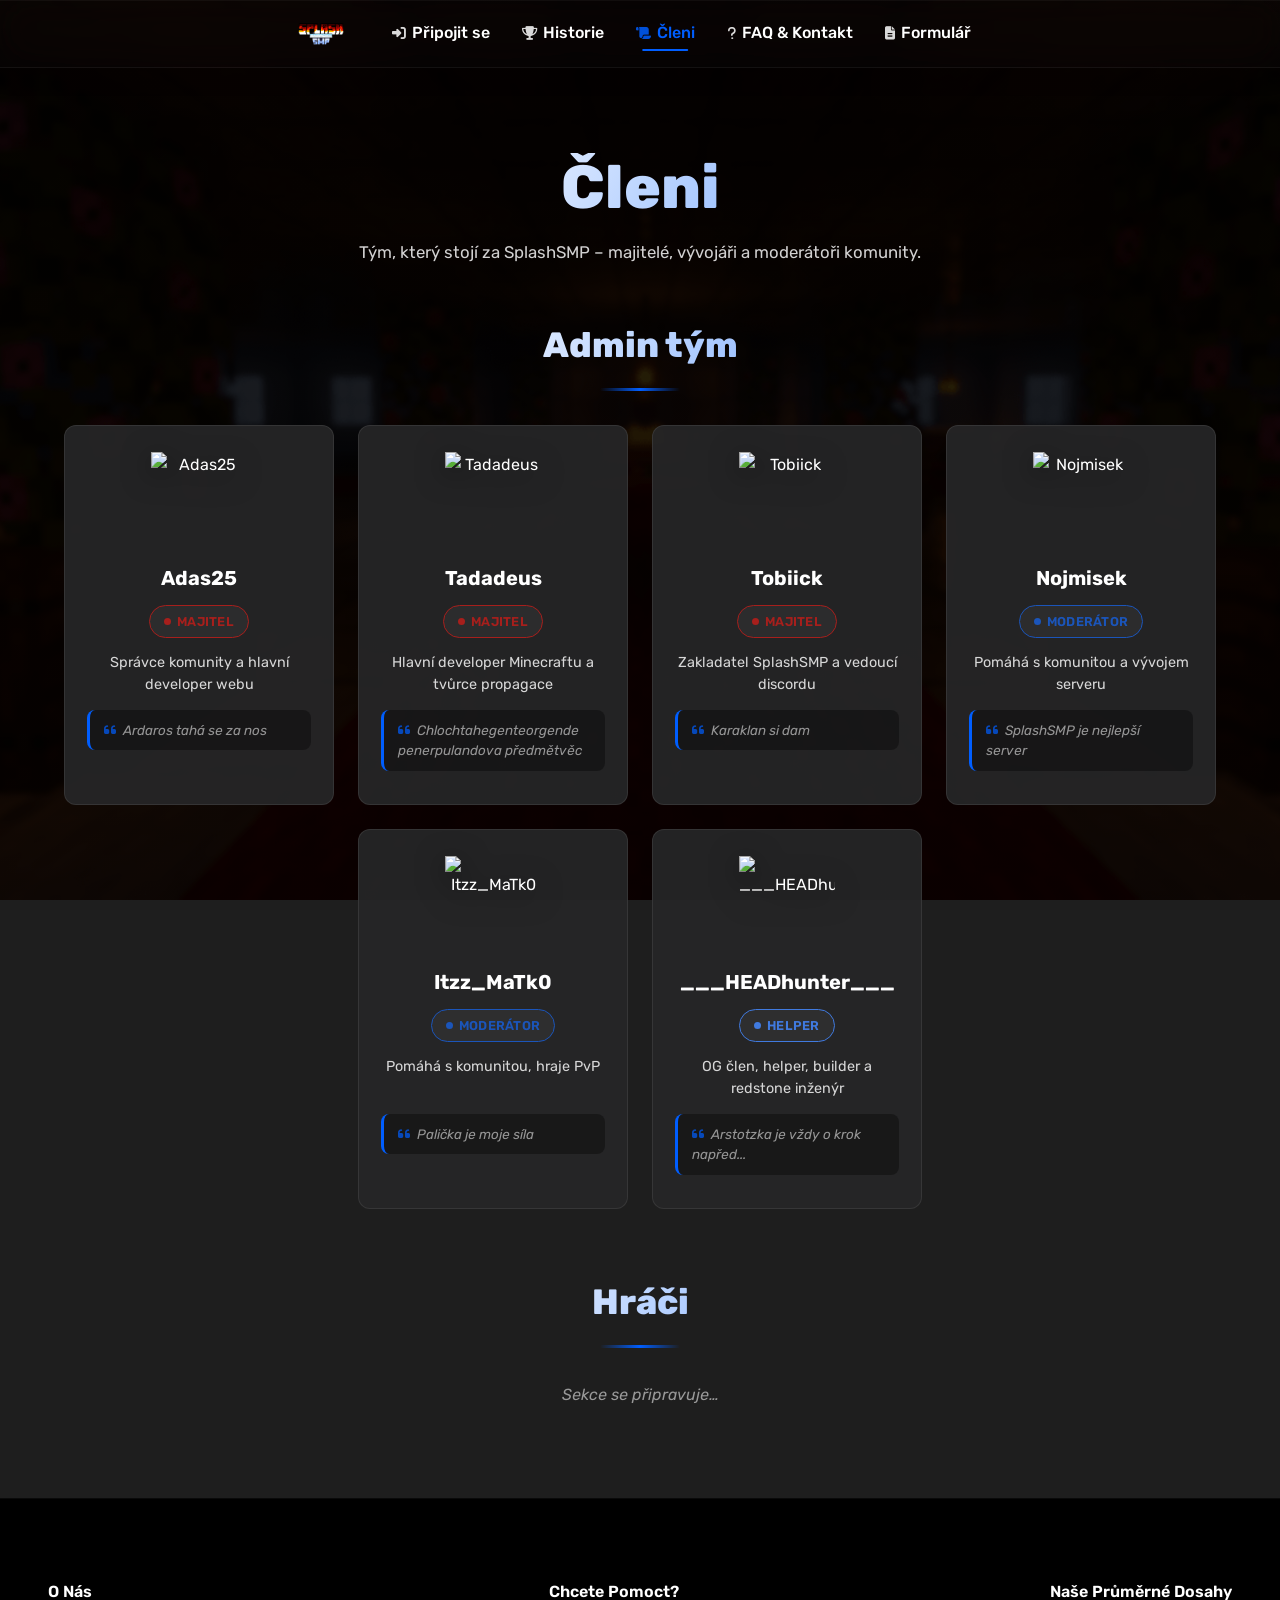
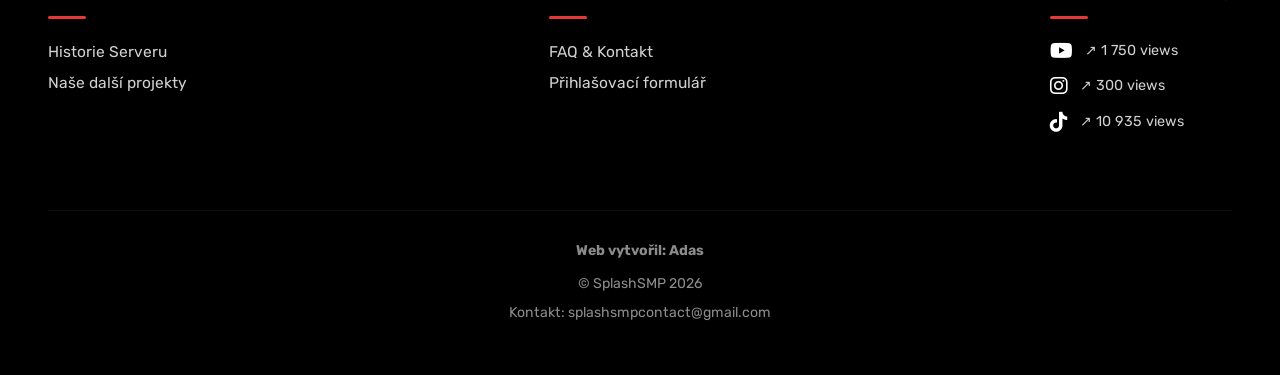
==== cleni.html @ 4efac1c9 "cleni" ====
<!DOCTYPE html>
<html lang="cs">
<head>
  <meta charset="UTF-8" />
  <meta name="viewport" content="width=device-width, initial-scale=1.0, maximum-scale=1.0, user-scalable=no" />
  <title>Členi – SplashSMP</title>
  <meta name="description" content="Členové serveru SplashSMP – přehled hráčů, rolí a postav." />
  <link rel="icon" href="S6_logo.png" type="image/png" />
  <link href="https://fonts.googleapis.com/css2?family=Rubik:wght@400;500;600;700;800&display=swap" rel="stylesheet" />
  <link rel="stylesheet" href="https://cdnjs.cloudflare.com/ajax/libs/font-awesome/6.5.1/css/all.min.css" />
  <link rel="stylesheet" href="style.css" />
  <link rel="stylesheet" href="cleni.css" />
</head>
<body>

  <div class="xp-bar-placeholder"></div>

  <!-- ════════════════════════════════════════
       NAVBAR
  ════════════════════════════════════════ -->
  <header class="navbar" id="navbar">
    <div class="navbar__inner">

      <a href="index.html" class="navbar__brand">
        <img src="S6_logo.png" alt="SplashSMP" class="navbar__logo" />
      </a>

      <nav class="navbar__nav" aria-label="Hlavní navigace">
        <ul class="navbar__list">
          <li><a href="index.html#join" class="navbar__link"><i class="fas fa-sign-in-alt"></i> Připojit se</a></li>
          <li><a href="historie.html" class="navbar__link"><i class="fas fa-trophy"></i> Historie</a></li>
          <li><a href="cleni.html" class="navbar__link active"><i class="fas fa-scroll"></i> Členi</a></li>
          <li><a href="faq.html" class="navbar__link"><i class="fas fa-question"></i> FAQ &amp; Kontakt</a></li>
          <li><a href="formular.html" class="navbar__link"><i class="fas fa-file-lines"></i> Formulář</a></li>
        </ul>
      </nav>

      <button class="hamburger" id="hamburger" aria-label="Otevřít menu" aria-expanded="false" aria-controls="mobile-menu">
        <span class="hamburger__bar"></span>
        <span class="hamburger__bar"></span>
        <span class="hamburger__bar"></span>
      </button>

    </div>
  </header>

  <!-- ════════════════════════════════════════
       MOBILNÍ MENU
  ════════════════════════════════════════ -->
  <div class="mobile-menu" id="mobile-menu" aria-hidden="true">
    <nav aria-label="Mobilní navigace">
      <ul class="mobile-menu__list">
        <li class="mobile-menu__item"><a href="index.html" class="mobile-menu__link"><i class="fas fa-home"></i> Domů</a></li>
        <li class="mobile-menu__item"><a href="index.html#join" class="mobile-menu__link"><i class="fas fa-sign-in-alt"></i> Připojit se</a></li>
        <li class="mobile-menu__item"><a href="historie.html" class="mobile-menu__link"><i class="fas fa-trophy"></i> Historie</a></li>
        <li class="mobile-menu__item"><a href="cleni.html" class="mobile-menu__link active"><i class="fas fa-scroll"></i> Členi</a></li>
        <li class="mobile-menu__item"><a href="faq.html" class="mobile-menu__link"><i class="fas fa-question"></i> FAQ &amp; Kontakt</a></li>
        <li class="mobile-menu__item"><a href="formular.html" class="mobile-menu__link"><i class="fas fa-file-lines"></i> Formulář</a></li>
      </ul>
    </nav>
  </div>

  <!-- ════════════════════════════════════════
       HERO
  ════════════════════════════════════════ -->
  <section class="cleni-hero">
    <div class="container cleni-hero__inner">
      <h1 class="cleni-title">Členi</h1>
      <p class="cleni-subtitle">
        Tým, který stojí za SplashSMP – majitelé, vývojáři a moderátoři komunity.
      </p>
    </div>
  </section>

  <!-- ════════════════════════════════════════
       ČLENI SEKCE
  ════════════════════════════════════════ -->
  <section class="cleni-section">
    <div class="container" id="cleniRoot"></div>
  </section>

  <!-- ════════════════════════════════════════
       FOOTER
  ════════════════════════════════════════ -->
  <footer class="footer">
    <div class="container">

      <div class="footer__grid">

        <div class="footer__col">
          <h4 class="footer__heading">O Nás</h4>
          <div class="footer__line"></div>
          <a href="historie.html" class="footer__link">Historie Serveru</a>
          <a href="https://youtube.com/playlist?list=PLbUgm4QGBjESfvUfwDMUrxPXlDMyYdcKN&si=P23cYNvzVZNso_Kw" target="_blank" class="footer__link"> Naše další projekty</a>
        </div>

        <div class="footer__col">
          <h4 class="footer__heading">Chcete Pomoct?</h4>
          <div class="footer__line"></div>
          <a href="faq.html" class="footer__link">FAQ &amp; Kontakt</a>
          <a href="formular.html" class="footer__link">Přihlašovací formulář</a>
        </div>

        <div class="footer__col">
          <h4 class="footer__heading">Naše Průměrné Dosahy</h4>
          <div class="footer__line"></div>

          <div class="footer__stat">
            <a href="https://www.youtube.com/channel/UCRUsTxSaPIwcip0wd_2V5Wg"
               target="_blank" rel="noopener noreferrer"
               class="footer__social-icon" aria-label="YouTube">
              <i class="fab fa-youtube"></i>
            </a>
            <span>↗ 1 750 views</span>
          </div>

          <div class="footer__stat">
            <a href="https://www.instagram.com/splash.smp/"
               target="_blank" rel="noopener noreferrer"
               class="footer__social-icon" aria-label="Instagram">
              <i class="fab fa-instagram"></i>
            </a>
            <span>↗ 300 views</span>
          </div>

          <div class="footer__stat">
            <a href="https://www.tiktok.com/@splashsmp_/"
               target="_blank" rel="noopener noreferrer"
               class="footer__social-icon" aria-label="TikTok">
              <i class="fab fa-tiktok"></i>
            </a>
            <span>↗ 10 935 views</span>
          </div>
        </div>

      </div><!-- /.footer__grid -->

      <div class="footer__bottom">
        <a href="https://www.youtube.com/@AdasArdaros/" target="_blank" rel="noopener noreferrer" class="footer__creator">
          Web vytvořil: Adas
        </a>
        <p>© SplashSMP 2026</p>
        <p>Kontakt: <a href="mailto:splashsmpcontact@gmail.com" class="footer__link">splashsmpcontact@gmail.com</a></p>
      </div>

    </div>
  </footer>

  <script src="main.js"></script>
  <script src="cleni.js"></script>
</body>
</html>
---- style.css ----
/* ============================================================
   CSS PROMĚNNÉ
   ============================================================ */
:root {
  --c-bg:           #1e1e1e;
  --c-bg-card:      rgba(38, 38, 40, 0.92);
  --c-bg-info:      rgba(0, 0, 0, 0.45);
  --c-footer:       #000;

  --c-text:         #fff;
  --c-text-muted:   rgba(255, 255, 255, 0.82);
  --c-text-dim:     rgba(255, 255, 255, 0.55);

  --c-accent:       #005eff;
  --c-accent-h:     #1a6fff;
  --c-accent-glow:  rgba(0, 94, 255, 0.5);
  --c-purple:       #b425b4;
  --c-red:          #e53935;
  --c-nav-hover:    #868686;

  --nav-h:          68px;
  --radius:         12px;
  --radius-sm:      8px;
  --container:      1320px;
  --gap:            clamp(16px, 3vw, 28px);

  --tr:             0.28s cubic-bezier(0.4, 0, 0.2, 1);
  --tr-slow:        0.55s cubic-bezier(0.4, 0, 0.2, 1);
}

/* ============================================================
   RESET
   ============================================================ */
*, *::before, *::after {
  margin: 0;
  padding: 0;
  box-sizing: border-box;
}

html {
  scroll-behavior: smooth;
  -webkit-text-size-adjust: 100%;
  width: 100%;
  max-width: 100%;
  overflow-x: hidden; 
  position: relative;
}

body {
  background: var(--c-bg);
  color: var(--c-text);
  font-family: 'Rubik', sans-serif;
  font-size: 1rem;
  line-height: 1.65;
  overflow-x: hidden;
  width: 100%;
  max-width: 100%;
  overflow-x: hidden; 
  position: relative;
}

img { display: block; max-width: 100%; }

a { text-decoration: none; color: inherit; }

ul { list-style: none; }

/* Scrollbar */
::-webkit-scrollbar               { width: 6px; }
::-webkit-scrollbar-track         { background: #111; }
::-webkit-scrollbar-thumb         { background: #3a3a3a; border-radius: 3px; }
::-webkit-scrollbar-thumb:hover   { background: #555; }

/* ============================================================
   LAYOUT HELPER
   ============================================================ */
.container {
  width: 100%;
  max-width: var(--container);
  margin-inline: auto;
  padding-inline: clamp(16px, 5vw, 48px);
}

/* ============================================================
   NAVBAR
   ============================================================ */
.navbar {
  position: fixed;
  inset: 0 0 auto;
  z-index: 900;
  height: var(--nav-h);

  /* ── Liquid glass efekt (jemný) ── */
  background: rgba(255, 255, 255, 0.012);
  backdrop-filter: blur(18px) saturate(130%);
  -webkit-backdrop-filter: blur(18px) saturate(130%);
  border-bottom: 1px solid rgba(255, 255, 255, 0.055);
  box-shadow:
    inset 0 1px 0 rgba(255, 255, 255, 0.04),
    0 4px 24px rgba(0, 0, 0, 0.22);

  transition: background-color var(--tr), box-shadow var(--tr), border-color var(--tr);
}

/* Vypne přechod při prvním načtení stránky (zabrání bliknutí navbaru) */
.navbar.no-transition {
  transition: none !important;
}

/* Po odscrollování – trochu neprůhledněji, glass zachován */
.navbar.scrolled {
  background: rgba(10, 10, 12, 0.78);
  border-bottom-color: rgba(255, 255, 255, 0.05);
  box-shadow:
    inset 0 1px 0 rgba(255, 255, 255, 0.03),
    0 6px 32px rgba(0, 0, 0, 0.4);
}

.navbar__inner {
  max-width: var(--container);
  margin-inline: auto;
  padding-inline: clamp(16px, 5vw, 48px);
  height: 100%;
  display: flex;
  align-items: center;
  justify-content: center;   /* celý obsah vycentrován */
  gap: 36px;                 /* logo a linky blíž u sebe */
}

.navbar__brand { display: flex; align-items: center; flex-shrink: 0; }

.navbar__logo  { height: 46px; width: auto; }

/* Desktop nav – bez margin-left: auto, nav je teď hned vedle loga */

.navbar__list  {
  display: flex;
  align-items: center;
  gap: 8px;
}

.navbar__link {
  position: relative;
  display: flex;
  align-items: center;
  gap: 6px;
  padding: 6px 12px;
  font-size: 1rem;
  font-weight: 500;
  color: var(--c-text);
  border-radius: var(--radius-sm);
  transition: color var(--tr);
  white-space: nowrap;
}

.navbar__link i { font-size: 0.85em; opacity: 0.85; }

.navbar__link:hover { color: var(--c-nav-hover); }

/* Podtržení ze středu ven */
.navbar__link::after {
  content: '';
  position: absolute;
  bottom: 2px;
  left: 50%;
  width: 55%;
  height: 2px;
  background: var(--c-nav-hover);
  border-radius: 2px;
  transform: translateX(-50%) scaleX(0);
  transform-origin: center;
  transition: transform var(--tr);
}

.navbar__link:hover::after { transform: translateX(-50%) scaleX(1); }

/* Hamburger – skryt na desktopu */
.hamburger { display: none; }

/* ============================================================
   MOBILNÍ MENU
   ============================================================ */
.mobile-menu {
  position: fixed;
  inset: 0;
  z-index: 800;
  background: rgba(12, 12, 12, 0.97);
  display: flex;
  flex-direction: column;
  justify-content: center;
  align-items: center;
  pointer-events: none;
  opacity: 0;
  transform: translateX(100%);
  transition: transform 0.42s cubic-bezier(0.77, 0, 0.175, 1),
              opacity 0.42s ease;
}

.mobile-menu.is-open {
  pointer-events: auto;
  opacity: 1;
  transform: translateX(0);
}

.mobile-menu__list { text-align: center; }

.mobile-menu__item {
  opacity: 0;
  transform: translateY(18px);
  transition: opacity 0.35s ease, transform 0.35s ease;
}

.mobile-menu.is-open .mobile-menu__item:nth-child(1) { transition-delay: 0.08s; }
.mobile-menu.is-open .mobile-menu__item:nth-child(2) { transition-delay: 0.14s; }
.mobile-menu.is-open .mobile-menu__item:nth-child(3) { transition-delay: 0.20s; }
.mobile-menu.is-open .mobile-menu__item:nth-child(4) { transition-delay: 0.26s; }
.mobile-menu.is-open .mobile-menu__item:nth-child(5) { transition-delay: 0.32s; }

.mobile-menu.is-open .mobile-menu__item {
  opacity: 1;
  transform: translateY(0);
}

.mobile-menu__link {
  display: inline-flex;
  align-items: center;
  gap: 12px;
  padding: 14px 24px;
  font-size: 1.6rem;
  font-weight: 600;
  color: var(--c-text);
  border-radius: var(--radius);
  transition: color var(--tr), background var(--tr);
}

.mobile-menu__link:hover {
  color: var(--c-accent);
  background: rgba(0, 94, 255, 0.06);
}

.mobile-menu__link i { font-size: 0.8em; color: var(--c-accent); }

/* Hamburger button */
.hamburger {
  display: none;              /* skryt na desktopu */
  width: 32px;
  height: 22px;
  flex-direction: column;
  justify-content: space-between;
  cursor: pointer;
  background: none;
  border: none;
  padding: 0;
  flex-shrink: 0;
  position: relative;
  z-index: 901;
  /* Větší touch target bez ovlivnění vizuálu */
  margin: -10px;
  padding: 10px;
  width: 52px;
  height: 42px;
  align-items: center;
  justify-content: center;
  gap: 5px;
}

.hamburger__bar {
  display: block;
  width: 28px;
  height: 2.5px;
  background: var(--c-text);
  border-radius: 2px;
  transform-origin: center;
  flex-shrink: 0;
  transition: transform 0.38s cubic-bezier(0.4, 0, 0.2, 1),
              opacity 0.25s ease;
}

/* Animace → křížek */
.hamburger.is-active .hamburger__bar:nth-child(1) { transform: translateY(9.75px) rotate(45deg); }
.hamburger.is-active .hamburger__bar:nth-child(2) { opacity: 0; transform: scaleX(0); }
.hamburger.is-active .hamburger__bar:nth-child(3) { transform: translateY(-9.75px) rotate(-45deg); }

/* ============================================================
   HERO
   ============================================================ */
.hero {
  position: relative;
  min-height: 100svh;       /* svh = safe viewport height (mobil) */
  min-height: 100vh;
  background: url('image (1).png') no-repeat center center / cover;
  display: flex;
  align-items: center;
}

/* Vrstvený overlay */
.hero::before {
  content: '';
  position: absolute;
  inset: 0;
  background:
    linear-gradient(to bottom,
      rgba(0,0,0,0.78) 0%,
      rgba(0,0,0,0.38) 40%,
      rgba(0,0,0,0.20) 65%,
      rgba(30,30,30,0.85) 88%,
      #1e1e1e 100%
    );
  pointer-events: none;
}

/* Jemný ambient odlesk napravo (kde je logo) */
.hero::after {
  content: '';
  position: absolute;
  inset: 0;
  background: radial-gradient(
    ellipse 40% 50% at 72% 50%,
    rgba(0, 80, 220, 0.07) 0%,
    transparent 70%
  );
  pointer-events: none;
}

.hero__content {
  position: relative;
  z-index: 1;
  display: flex;
  align-items: center;
  justify-content: space-between;
  gap: var(--gap);
  padding-top: var(--nav-h);
  padding-bottom: 60px;
}

/* --- Text blok --- */
.hero__text { flex: 0 1 580px; }

.hero__title {
  font-size: clamp(2.1rem, 4vw, 3.3rem);
  font-weight: 800;
  line-height: 1.15;
  margin-bottom: 22px;
  letter-spacing: -0.01em;
  text-align: center;
  background: linear-gradient(120deg, #fff 30%, var(--c-accent-h) 100%);
  -webkit-background-clip: text;
  background-clip: text;
  -webkit-text-fill-color: transparent;
}

.hero__desc {
  display: flex;
  flex-direction: column;
  gap: 14px;
}

.hero__desc p {
  font-size: clamp(0.98rem, 1.55vw, 1.15rem);
  color: var(--c-text-muted);
  line-height: 1.65;
  background: var(--c-bg-card);
  border: 1px solid rgba(255, 255, 255, 0.08);
  border-left: 3px solid var(--c-accent);
  border-radius: var(--radius-sm);
  padding: 15px 20px;
  box-shadow: 0 4px 24px rgba(0, 0, 0, 0.5);
}

.hero__inline-link {
  color: var(--c-purple);
  font-weight: 600;
  transition: opacity var(--tr);
}
.hero__inline-link:hover { opacity: 0.75; }

/* --- Logo --- */
.hero__logo-wrap {
  flex: 0 0 auto;
  display: flex;
  justify-content: center;
  align-items: center;
}

.hero__logo-img {
  width: clamp(280px, 32vw, 460px);
  height: auto;
  animation: floatLogo 6s ease-in-out infinite;
  filter: drop-shadow(0 12px 32px rgba(0, 94, 255, 0.28));
  will-change: transform;
}

@keyframes floatLogo {
  0%, 100% { transform: translateY(0); }
  50%       { transform: translateY(-28px); }
}

/* ============================================================
   SEKCE: PROČ SPLASHSMP
   ============================================================ */
.features {
  position: relative;
  padding: clamp(60px, 8vw, 100px) 0;
  background: var(--c-bg);
  overflow: hidden;
}

/* Jemný ambient glow uprostřed sekce */
.features::before {
  content: '';
  position: absolute;
  top: 20%;
  left: 50%;
  translate: -50% 0;
  width: 600px;
  height: 600px;
  background: radial-gradient(
    ellipse at center,
    rgba(0, 94, 255, 0.055) 0%,
    transparent 70%
  );
  pointer-events: none;
}

.section-title {
  font-size: clamp(1.5rem, 3vw, 2rem);
  font-weight: 700;
  text-align: center;
  margin-bottom: clamp(36px, 5vw, 56px);
  letter-spacing: -0.01em;
  /* jemný text glow */
  text-shadow: 0 0 40px rgba(255, 255, 255, 0.12);
}

/* ── Karty ── */
.cards {
  display: flex;
  justify-content: center;
  gap: 20px;
  flex-wrap: wrap;
  margin-bottom: clamp(40px, 5vw, 56px);
}

/* Výchozí stav: viditelné (CSS fallback pro případ selhání JS) */
.card {
  width: 280px;
  flex: 0 0 280px;
  background: var(--c-bg-card);
  border: 1px solid rgba(255, 255, 255, 0.06);
  border-radius: var(--radius);
  padding: 28px 22px 24px;
  text-align: center;
  cursor: default;

  opacity: 1;
  transform: translateY(0);
  transition: opacity var(--tr-slow), transform var(--tr-slow),
              box-shadow var(--tr), border-color var(--tr), scale var(--tr);
}

/* JS přidá třídu .will-animate na .cards → zapne scroll animaci */
.cards.will-animate .card {
  opacity: 0;
  transform: translateY(24px);
}

.cards.will-animate .card.is-visible {
  opacity: 1;
  transform: translateY(0);
}

.card:hover {
  scale: 1.04;
  box-shadow:
    0 16px 40px rgba(0, 0, 0, 0.55),
    0 0 0 1px rgba(0, 94, 255, 0.18),   /* jemný modrý outline */
    inset 0 1px 0 rgba(255,255,255,0.06); /* vnitřní lesk nahoře */
  border-color: rgba(0, 94, 255, 0.3);
}

/* Ikona */
.card__icon-wrap {
  width: 52px;
  height: 52px;
  margin: 0 auto 16px;
  display: flex;
  align-items: center;
  justify-content: center;
  background: rgba(0, 94, 255, 0.1);
  border-radius: 50%;
  transition: background var(--tr), box-shadow var(--tr);
}

.card:hover .card__icon-wrap {
  background: rgba(0, 94, 255, 0.18);
  box-shadow: 0 0 16px rgba(0, 94, 255, 0.22); /* záře okolo ikony při hoveru */
}

.card__icon {
  font-size: 1.35rem;
  color: var(--c-accent);
}

/* Titulek */
.card__title {
  font-size: 0.95rem;
  font-weight: 700;
  color: var(--c-accent);
  margin-bottom: 10px;
  line-height: 1.35;
}

/* Popis */
.card__body {
  font-size: 0.88rem;
  color: var(--c-text-muted);
  line-height: 1.6;
}

/* Kaskádové zpoždění (platí jen když je .will-animate aktivní) */
.cards.will-animate .card:nth-child(1) { transition-delay: 0s; }
.cards.will-animate .card:nth-child(2) { transition-delay: 0.01s; }
.cards.will-animate .card:nth-child(3) { transition-delay: 0.02s; }

/* ── CTA ── */
.cta-wrap {
  display: flex;
  justify-content: center;
  margin-bottom: clamp(28px, 4vw, 44px);
}

.btn-join {
  display: inline-block;
  font-size: 1.5rem;
  font-weight: 700;
  color: #fff;
  background: var(--c-accent);
  padding: 14px 48px;
  border-radius: var(--radius);
  box-shadow: 0 0 24px var(--c-accent-glow), 0 0 0 0 rgba(0,94,255,0);
  transition: transform var(--tr), background var(--tr), box-shadow var(--tr);
  animation: btnPulse 2s ease-in-out infinite;
  will-change: transform;
}

@keyframes btnPulse {
  0%, 100% { box-shadow: 0 0 20px rgba(0, 94, 255, 0.45); }
  50%       { box-shadow: 0 0 36px rgba(0, 94, 255, 0.70), 0 0 60px rgba(0, 94, 255, 0.18); }
}

.btn-join:hover {
  transform: scale(1.025) translateY(-2px);
  background: var(--c-accent-h);
  box-shadow: 0 0 44px var(--c-accent-glow), 0 10px 28px rgba(0,0,0,0.4);
  animation: none;
}

/* ── Info box ── */
.info-box {
  max-width: 640px;
  margin-inline: auto;
  text-align: center;
  background: var(--c-bg-info);
  border-radius: var(--radius);
  padding: 14px 24px;
  font-size: 0.97rem;
  color: var(--c-text-muted);
  line-height: 1.8;
  box-shadow: 0 2px 20px rgba(0,0,0,0.4);
}

.link--purple {
  color: var(--c-purple);
  font-weight: 600;
  transition: opacity var(--tr);
}
.link--purple:hover { opacity: 0.75; }

/* ============================================================
   DISCORD SEKCE (HLAVNÍ STRÁNKA)
   ============================================================ */
.discord-section {
  padding: clamp(40px, 6vw, 70px) 0;
}

.discord-section__inner {
  display: flex;
  align-items: center;
  justify-content: center;
  gap: clamp(28px, 5vw, 64px);
  flex-wrap: wrap;
}

.discord-section__text {
  flex: 1 1 360px;
  max-width: 520px;
}

.discord-section__title {
  text-align: left;
  margin-bottom: 16px;
}
.discord-section__title i { color: #5865F2; }

.discord-section__desc {
  color: var(--c-text-muted);
  line-height: 1.7;
  margin-bottom: 24px;
}

.discord-section__btn {
  display: inline-flex;
  align-items: center;
  gap: 10px;
  padding: 13px 28px;
  background: #5865F2;
  color: #fff;
  font-weight: 700;
  font-size: 1.05rem;
  border-radius: var(--radius-sm);
  box-shadow: 0 6px 22px rgba(88, 101, 242, 0.4);
  transition: background var(--tr), transform var(--tr), box-shadow var(--tr);
}
.discord-section__btn:hover {
  background: #4752c4;
  transform: translateY(-2px);
  box-shadow: 0 8px 28px rgba(88, 101, 242, 0.55);
}

.discord-section__widget {
  flex: 0 0 auto;
  border-radius: var(--radius);
  overflow: hidden;
  box-shadow: 0 14px 40px rgba(0, 0, 0, 0.5);
  line-height: 0;
}
.discord-section__widget iframe {
  display: block;
  max-width: 100%;
}

@media (max-width: 760px) {
  .discord-section__text { text-align: center; flex-basis: 100%; }
  .discord-section__title { text-align: center; }
}

/* ============================================================
   FOOTER
   ============================================================ */
.footer {
  background: var(--c-footer);
  padding: clamp(50px, 7vw, 80px) 0 clamp(30px, 4vw, 50px);
  border-top: 1px solid rgba(255,255,255,0.04);
}

.footer__grid {
  display: flex;
  justify-content: space-between;
  flex-wrap: wrap;
  gap: 36px;
  margin-bottom: clamp(40px, 5vw, 64px);
}

.footer__col {
  display: flex;
  flex-direction: column;
  align-items: flex-start;
  min-width: 180px;
}

.footer__heading {
  font-size: 1rem;
  font-weight: 600;
  margin-bottom: 10px;
  white-space: nowrap;
}

.footer__line {
  width: 38px;
  height: 3px;
  background: var(--c-red);
  border-radius: 2px;
  margin-bottom: 20px;
}

.footer__link {
  font-size: 0.97rem;
  color: var(--c-text-muted);
  transition: color var(--tr);
  margin-bottom: 6px;
}
.footer__link:hover { color: var(--c-red); }

/* Stats */
.footer__stat {
  display: flex;
  align-items: center;
  gap: 12px;
  font-size: 0.9rem;
  color: var(--c-text-muted);
  margin-bottom: 12px;
}

.footer__social-icon {
  font-size: 1.25rem;
  color: #fff;
  transition: transform var(--tr), color var(--tr);
  line-height: 1;
}
.footer__social-icon:hover { transform: scale(1.2); color: var(--c-red); }

/* Spodní část */
.footer__bottom {
  border-top: 1px solid rgba(255,255,255,0.06);
  padding-top: 28px;
  text-align: center;
  display: flex;
  flex-direction: column;
  align-items: center;
  gap: 6px;
}

.footer__creator {
  font-size: 1.2rem;
  font-weight: 700;
  margin-bottom: 4px;
  transition: color var(--tr);
}
.footer__creator:hover { color: var(--c-accent); }

.footer__bottom p,
.footer__bottom a {
  font-size: 0.88rem;
  color: var(--c-text-dim);
}
.footer__bottom a:hover { color: var(--c-text-muted); }

/* ============================================================
   RESPONZIVITA
   ============================================================ */

/* Tablet */
@media (max-width: 900px) {
  .hero__content {
    flex-direction: column-reverse;
    text-align: center;
    padding-top: calc(var(--nav-h) + 24px);
  }

  .hero__text     { flex: none; max-width: 560px; }
  .hero__desc p   { text-align: left; }
  .hero__logo-img { width: clamp(200px, 52vw, 340px); }

  .footer__col { align-items: center; }
  .footer__grid { justify-content: center; text-align: center; }
  .footer__line { margin-inline: auto; }
}

/* Nav – přepnutí na hamburger dřív, aby se 5 odkazů nemačkalo */
@media (max-width: 860px) {
  .navbar__nav  { display: none; }
  .hamburger    { display: flex; }

  .navbar__inner {
    justify-content: space-between;
    gap: 0;
  }
}

/* Mobil */
@media (max-width: 640px) {

  /* Hero */
  .hero { min-height: 100svh; min-height: 100vh; }

  .hero__content {
    padding-top: calc(var(--nav-h) + 16px);
    padding-bottom: 48px;
    gap: 24px;
  }

  .hero__title { font-size: clamp(1.6rem, 7vw, 2.2rem); }

  /* Karty – stack */
  .cards {
    flex-direction: column;
    align-items: center;
  }

  .card {
    width: min(100%, 360px);
    flex: none;
  }

  /* Deaktivovat transition-delay na mobilu (menší obsah, není třeba) */
  .card:nth-child(1),
  .card:nth-child(2),
  .card:nth-child(3) { transition-delay: 0s; }

  /* Button */
  .btn-join { font-size: 1.25rem; padding: 13px 36px; }

  /* Info box */
  .info-box { font-size: 0.9rem; padding: 12px 16px; }

  /* Footer */
  .footer__grid { flex-direction: column; align-items: center; }
}

/* Velmi malé obrazovky */
@media (max-width: 380px) {
  .hero__title { font-size: 1.5rem; }
  .btn-join    { font-size: 1.1rem; padding: 12px 28px; }
}

/* Podpora pro prefer-reduced-motion */
@media (prefers-reduced-motion: reduce) {
  *, *::before, *::after {
    animation-duration: 0.01ms !important;
    transition-duration: 0.01ms !important;
  }
  .hero__logo-img { animation: none; }
}
---- cleni.css ----
/* ============================================================
   GLOBÁLNÍ POZADÍ (Z MAIN PAGE)
   ============================================================ */
html, body {
  overflow-x: hidden;
}

body {
  background-image: linear-gradient(rgba(0, 0, 0, 0.85), rgba(0, 0, 0, 0.85)),
                    url('image (1).png');
  background-size: cover;
  background-position: center;
  background-attachment: fixed;
  color: #fff;
  margin: 0;
  font-family: 'Rubik', sans-serif;
}

/* ============================================================
   REZERVA PRO XP BAR & AKTIVNÍ NAVBAR
   ============================================================ */
.xp-bar-placeholder {
  width: 100%;
  height: 25px;
  background: transparent;
  position: relative;
  z-index: 999;
}

.navbar {
  position: fixed;
  top: 0;
  left: 0;
  width: 100%;
  z-index: 1050 !important;
}

.navbar__link.active {
  color: var(--c-accent);
}
.navbar__link.active::after {
  transform: translateX(-50%) scaleX(1);
  background: var(--c-accent);
}

/* ============================================================
   HERO SEKCE ČLENI
   ============================================================ */
.cleni-hero {
  padding-top: calc(var(--nav-h) + 60px);
  padding-bottom: 30px;
  text-align: center;
  position: relative;
}

.cleni-title {
  font-size: clamp(2.5rem, 5vw, 3.8rem);
  font-weight: 800;
  line-height: 1.15;
  margin-bottom: 16px;
  background: linear-gradient(120deg, #fff 30%, var(--c-accent-h) 100%);
  -webkit-background-clip: text;
  background-clip: text;
  -webkit-text-fill-color: transparent;
}

.cleni-subtitle {
  max-width: 640px;
  margin: 0 auto;
  font-size: clamp(0.95rem, 2vw, 1.05rem);
  color: var(--c-text-muted);
  line-height: 1.6;
}

/* ============================================================
   ČLENI SEKCE
   ============================================================ */
.cleni-section {
  padding: 20px 0 90px;
}

/* ------ Sekce (Admin tým / Hráči) ------ */
.cleni-block {
  margin-bottom: 64px;
}
.cleni-block:last-child {
  margin-bottom: 0;
}

.cleni-block__title {
  text-align: center;
  font-size: clamp(1.6rem, 3.5vw, 2.2rem);
  font-weight: 800;
  margin-bottom: 14px;
  background: linear-gradient(120deg, #fff 30%, var(--c-accent-h) 100%);
  -webkit-background-clip: text;
  background-clip: text;
  -webkit-text-fill-color: transparent;
}

/* Dekorativní linka pod nadpisem sekce */
.cleni-block__line {
  width: 80px;
  height: 3px;
  margin: 0 auto 34px;
  border-radius: 2px;
  background: linear-gradient(90deg, transparent, var(--c-accent), transparent);
}

.cleni-block__empty {
  text-align: center;
  color: var(--c-text-dim);
  font-style: italic;
}

/* ------ Mřížka karet (max 4 v řadě, centrované) ------ */
.cleni-grid {
  display: flex;
  flex-wrap: wrap;
  justify-content: center;
  gap: 24px;
  max-width: 1180px;
  margin: 0 auto;
}

.cleni-card {
  flex: 0 1 270px;
  max-width: 280px;
  background: var(--c-bg-card);
  border: 1px solid rgba(255, 255, 255, 0.08);
  border-radius: var(--radius);
  padding: 26px 22px;
  text-align: center;
  display: flex;
  flex-direction: column;
  align-items: center;
  min-height: 380px;
  transition: border-color var(--tr), transform var(--tr), box-shadow var(--tr);
}

.cleni-card:hover {
  border-color: var(--c-accent);
  transform: translateY(-6px);
  box-shadow: 0 10px 30px var(--c-accent-glow);
}

/* ------ Skin hráče ------ */
.cleni-card__skin {
  width: 96px;
  height: 96px;
  object-fit: contain;
  margin-bottom: 14px;
  filter: drop-shadow(0 6px 14px rgba(0, 0, 0, 0.5));
}

.cleni-card__name {
  font-size: 1.25rem;
  font-weight: 700;
  margin-bottom: 10px;
}

/* ------ Role badge (kruhový orámovaný mini box) ------ */
.role-badge {
  display: inline-flex;
  align-items: center;
  gap: 6px;
  font-size: 0.8rem;
  font-weight: 600;
  letter-spacing: 0.02em;
  padding: 5px 14px;
  border-radius: 999px;
  margin-bottom: 14px;
  border: 1.5px solid currentColor;
  background: rgba(255, 255, 255, 0.04);
  text-transform: uppercase;
}
.role-badge::before {
  content: '';
  width: 7px;
  height: 7px;
  border-radius: 50%;
  background: currentColor;
}
.role--red       { color: #e63d3b; }
.role--darkred   { color: #a71f1c; }
.role--blue      { color: #1b55ba; }
.role--lightblue { color: #407adf; }
.role--cyan      { color: #1c9597; }
.role--pink      { color: #d13cb1; }
.role--purple    { color: #a12eb5; }
.role--orange    { color: #bb6f29; }
.role--gray      { color: #959595; }
.role--yellow    { color: #cdb439; }
.role--green     { color: #26ac17; }
.role--darkgreen { color: #147109; }

/* ------ Popis ------ */
.cleni-card__desc {
  font-size: 0.9rem;
  color: var(--c-text-muted);
  line-height: 1.55;
  margin-bottom: 16px;
  height: 2.9em;
  display: flex;
  align-items: flex-start;
  justify-content: center;
  overflow: hidden;
}

/* ------ Citace / quote box ------ */
.cleni-card__quote {
  width: 100%;
  font-size: 0.85rem;
  font-style: italic;
  color: var(--c-text-dim);
  line-height: 1.5;
  background: rgba(0, 0, 0, 0.35);
  border-left: 3px solid var(--c-accent);
  border-radius: 8px;
  padding: 10px 14px;
  text-align: left;
}
.cleni-card__quote i {
  margin-right: 6px;
  color: var(--c-accent);
  font-style: normal;
  opacity: 0.7;
}

/* ============================================================
   RESPONZIVITA
   ============================================================ */
@media (max-width: 600px) {
  .cleni-card {
    flex: 0 1 100%;
    max-width: 340px;
  }
}
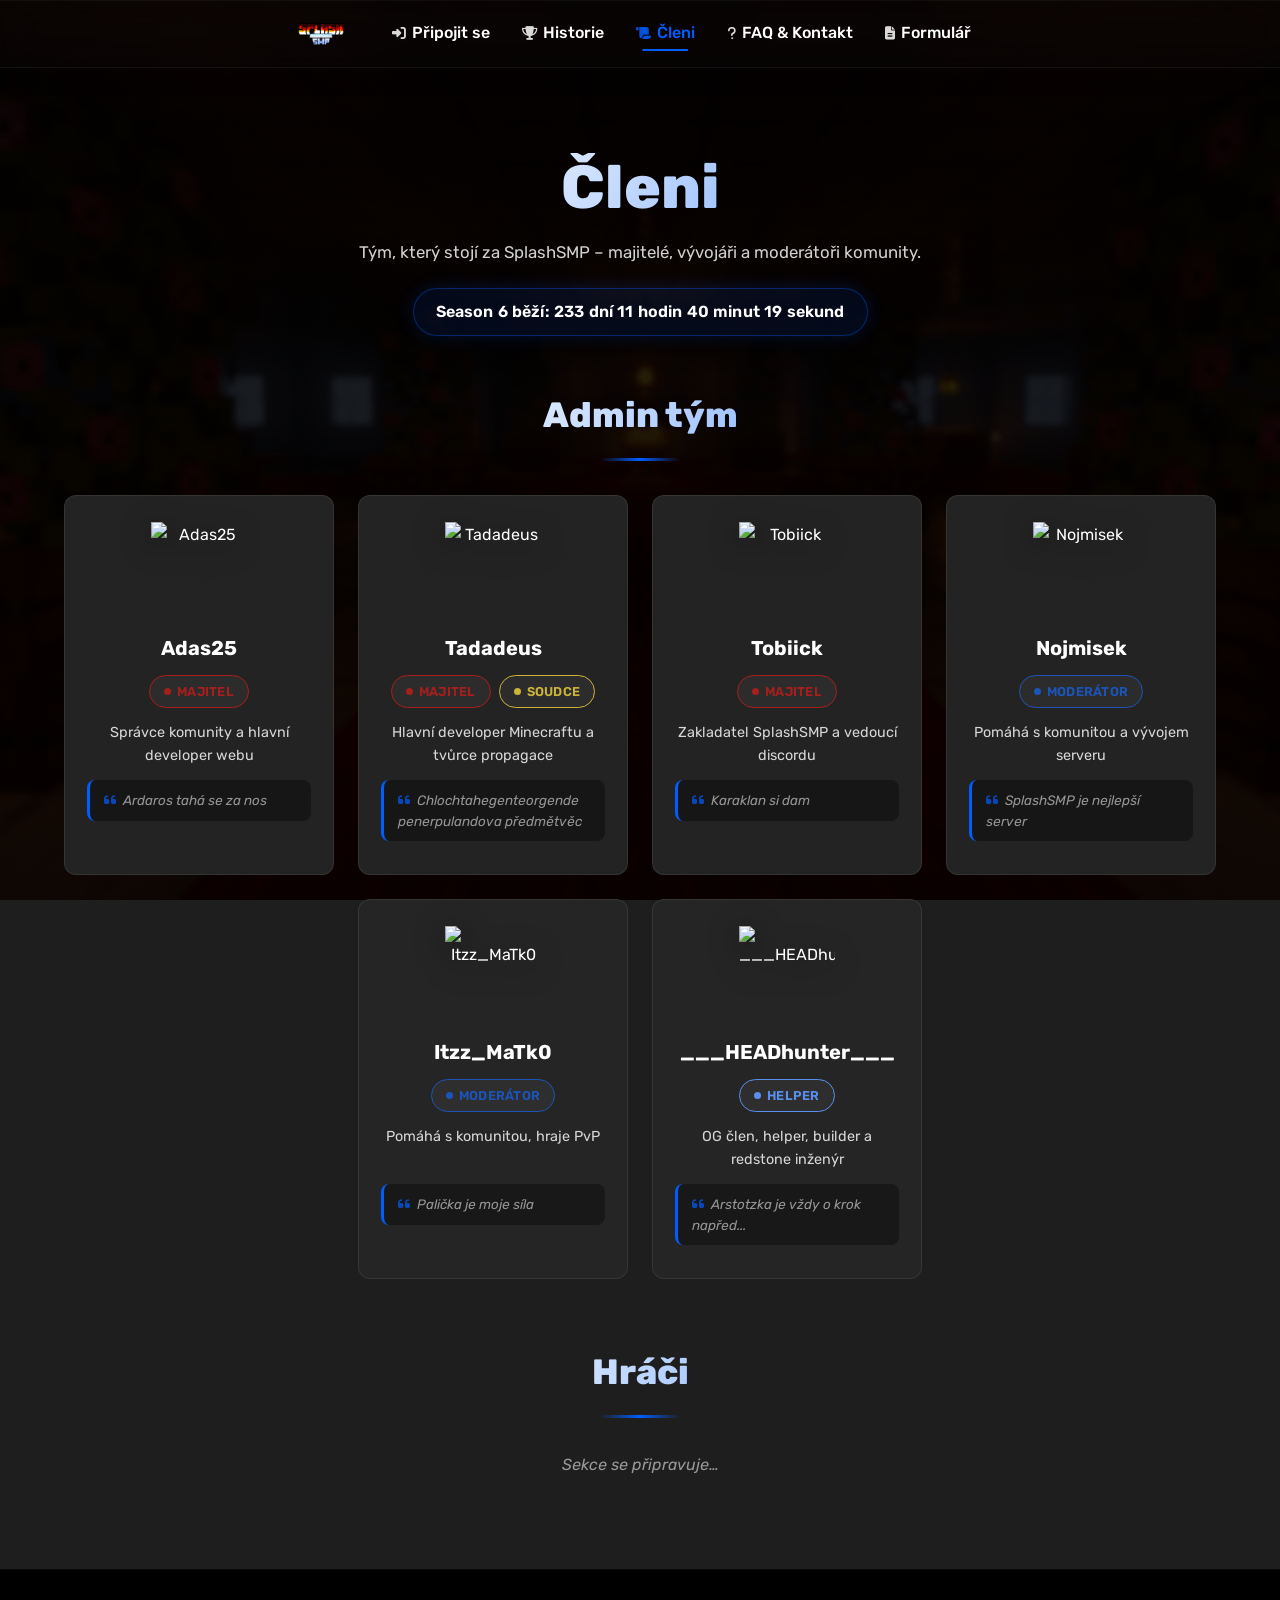
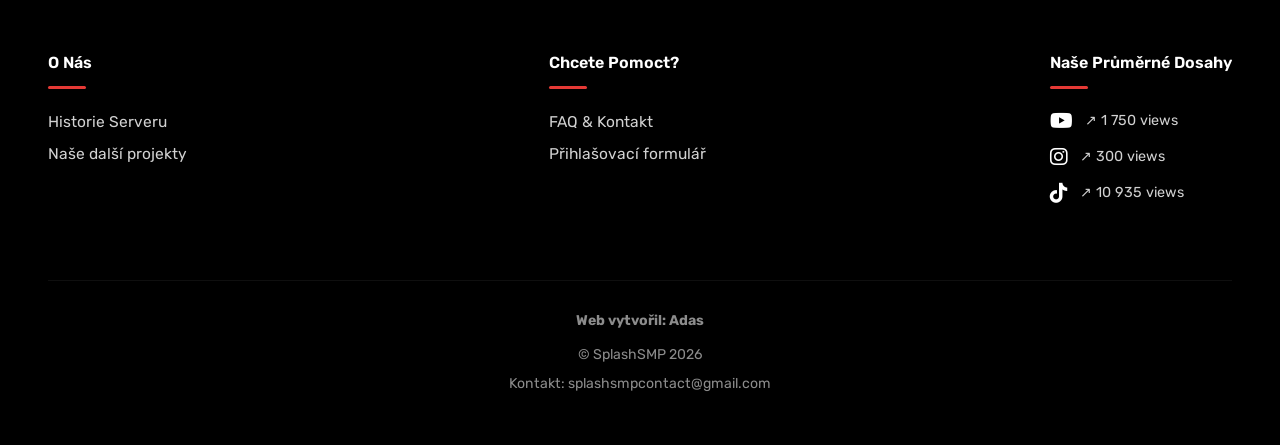
==== commit f354bb3a: "cleni" ====
--- a/cleni.html
+++ b/cleni.html
@@ -69,6 +69,7 @@
       <p class="cleni-subtitle">
         Tým, který stojí za SplashSMP – majitelé, vývojáři a moderátoři komunity.
       </p>
+      <div class="season-timer" id="seasonTimer">Season 6 běží: …</div>
     </div>
   </section>
 
@@ -78,6 +79,19 @@
   <section class="cleni-section">
     <div class="container" id="cleniRoot"></div>
   </section>
+
+  <!-- ════════════════════════════════════════
+       POPUP – DETAIL HRÁČE
+  ════════════════════════════════════════ -->
+  <div class="player-modal" id="playerModal" aria-hidden="true" role="dialog" aria-modal="true">
+    <div class="player-modal__backdrop" data-close></div>
+    <div class="player-modal__box">
+      <button class="player-modal__close" aria-label="Zavřít" data-close>
+        <i class="fas fa-xmark"></i>
+      </button>
+      <div id="playerModalBody"></div>
+    </div>
+  </div>
 
   <!-- ════════════════════════════════════════
        FOOTER
--- a/cleni.css
+++ b/cleni.css
@@ -135,7 +135,13 @@
   flex-direction: column;
   align-items: center;
   min-height: 380px;
+  cursor: pointer;
+  outline: none;
   transition: border-color var(--tr), transform var(--tr), box-shadow var(--tr);
+}
+.cleni-card:focus-visible {
+  border-color: var(--c-accent);
+  box-shadow: 0 0 0 2px var(--c-accent-glow);
 }
 
 .cleni-card:hover {
@@ -157,6 +163,15 @@
   font-size: 1.25rem;
   font-weight: 700;
   margin-bottom: 10px;
+}
+
+/* ------ Role badges (obal pro 1–2 role) ------ */
+.role-badges {
+  display: flex;
+  flex-wrap: wrap;
+  justify-content: center;
+  gap: 8px;
+  margin-bottom: 14px;
 }
 
 /* ------ Role badge (kruhový orámovaný mini box) ------ */
@@ -169,7 +184,6 @@
   letter-spacing: 0.02em;
   padding: 5px 14px;
   border-radius: 999px;
-  margin-bottom: 14px;
   border: 1.5px solid currentColor;
   background: rgba(255, 255, 255, 0.04);
   text-transform: uppercase;
@@ -184,7 +198,7 @@
 .role--red       { color: #e63d3b; }
 .role--darkred   { color: #a71f1c; }
 .role--blue      { color: #1b55ba; }
-.role--lightblue { color: #407adf; }
+.role--lightblue { color: #5990ef; }
 .role--cyan      { color: #1c9597; }
 .role--pink      { color: #d13cb1; }
 .role--purple    { color: #a12eb5; }
@@ -228,6 +242,128 @@
 }
 
 /* ============================================================
+   ČASOMÍRA SEASON 6
+   ============================================================ */
+.season-timer {
+  display: inline-block;
+  margin-top: 22px;
+  padding: 10px 22px;
+  border-radius: 999px;
+  font-size: clamp(0.85rem, 2vw, 1rem);
+  font-weight: 600;
+  color: var(--c-text);
+  background: rgba(0, 94, 255, 0.1);
+  border: 1px solid rgba(0, 94, 255, 0.35);
+  box-shadow: 0 0 18px rgba(0, 94, 255, 0.18);
+  letter-spacing: 0.01em;
+}
+
+/* ============================================================
+   POPUP – DETAIL HRÁČE
+   ============================================================ */
+.player-modal {
+  position: fixed;
+  inset: 0;
+  z-index: 2000;
+  display: flex;
+  align-items: center;
+  justify-content: center;
+  padding: 20px;
+  opacity: 0;
+  visibility: hidden;
+  transition: opacity 0.32s ease, visibility 0s 0.32s;
+}
+.player-modal.is-open {
+  opacity: 1;
+  visibility: visible;
+  transition: opacity 0.32s ease;
+}
+
+.player-modal__backdrop {
+  position: absolute;
+  inset: 0;
+  background: rgba(0, 0, 0, 0.8);
+  backdrop-filter: blur(6px);
+  -webkit-backdrop-filter: blur(6px);
+}
+
+.player-modal__box {
+  position: relative;
+  z-index: 1;
+  width: 100%;
+  max-width: 420px;
+  max-height: 90vh;
+  overflow-y: auto;
+  text-align: center;
+  background: var(--c-bg-card);
+  border: 1px solid rgba(255, 255, 255, 0.1);
+  border-top: 3px solid var(--c-accent);
+  border-radius: var(--radius);
+  padding: 34px 28px 28px;
+  box-shadow: 0 24px 60px rgba(0, 0, 0, 0.7), 0 0 40px var(--c-accent-glow);
+  transform: scale(0.92) translateY(10px);
+  transition: transform 0.32s cubic-bezier(0.175, 0.885, 0.32, 1.275);
+}
+.player-modal.is-open .player-modal__box {
+  transform: scale(1) translateY(0);
+}
+
+.player-modal__close {
+  position: absolute;
+  top: 12px;
+  right: 14px;
+  background: none;
+  border: none;
+  color: var(--c-text-dim);
+  font-size: 1.4rem;
+  cursor: pointer;
+  line-height: 1;
+  transition: color var(--tr), transform var(--tr);
+}
+.player-modal__close:hover {
+  color: #fff;
+  transform: scale(1.1);
+}
+
+.player-modal__skin {
+  width: 120px;
+  height: auto;
+  margin: 0 auto 14px;
+  filter: drop-shadow(0 8px 18px rgba(0, 0, 0, 0.55));
+}
+
+.player-modal__name {
+  font-size: 1.5rem;
+  font-weight: 800;
+  margin-bottom: 12px;
+}
+
+.player-modal__desc {
+  color: var(--c-text-muted);
+  line-height: 1.65;
+  font-size: 0.95rem;
+  margin: 16px 0;
+}
+
+.player-modal__quote {
+  font-size: 0.9rem;
+  font-style: italic;
+  color: var(--c-text-dim);
+  line-height: 1.5;
+  background: rgba(0, 0, 0, 0.35);
+  border-left: 3px solid var(--c-accent);
+  border-radius: 8px;
+  padding: 12px 16px;
+  text-align: left;
+}
+.player-modal__quote i {
+  margin-right: 6px;
+  color: var(--c-accent);
+  font-style: normal;
+  opacity: 0.7;
+}
+
+/* ============================================================
    RESPONZIVITA
    ============================================================ */
 @media (max-width: 600px) {
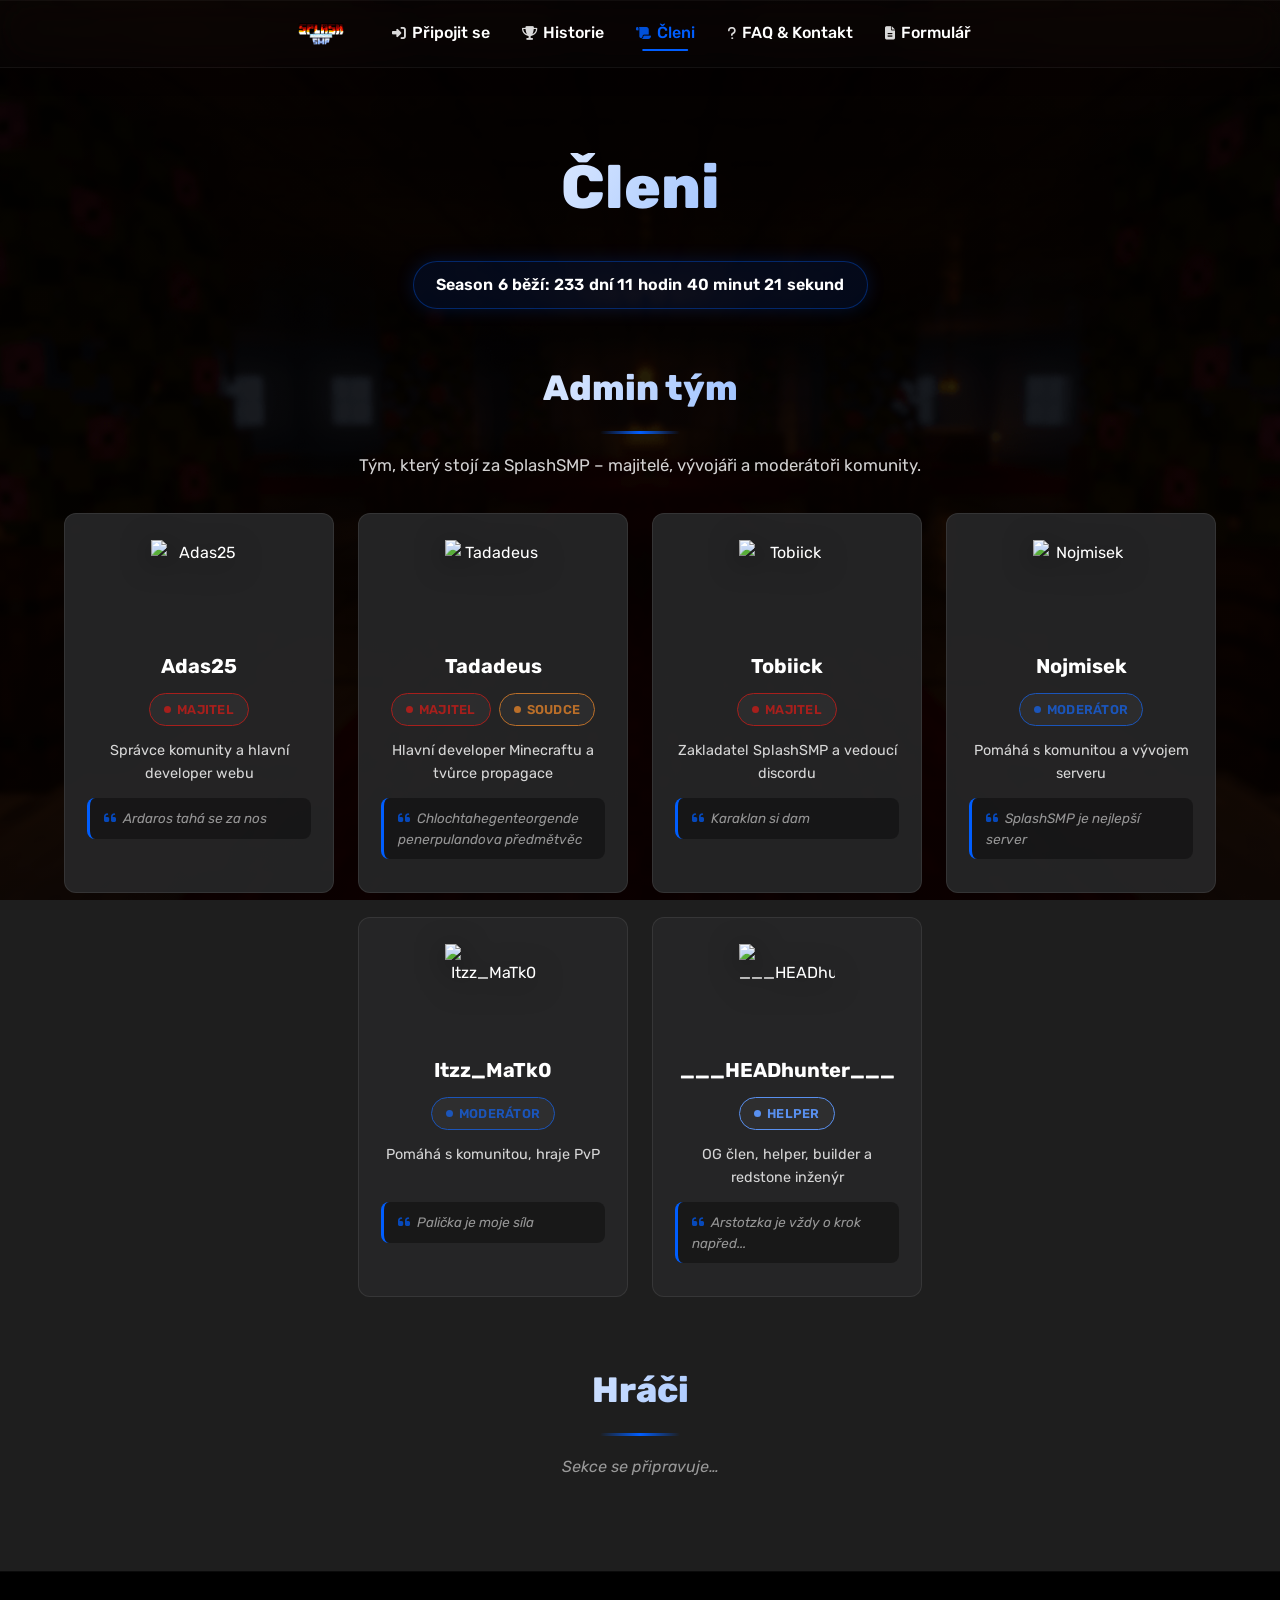
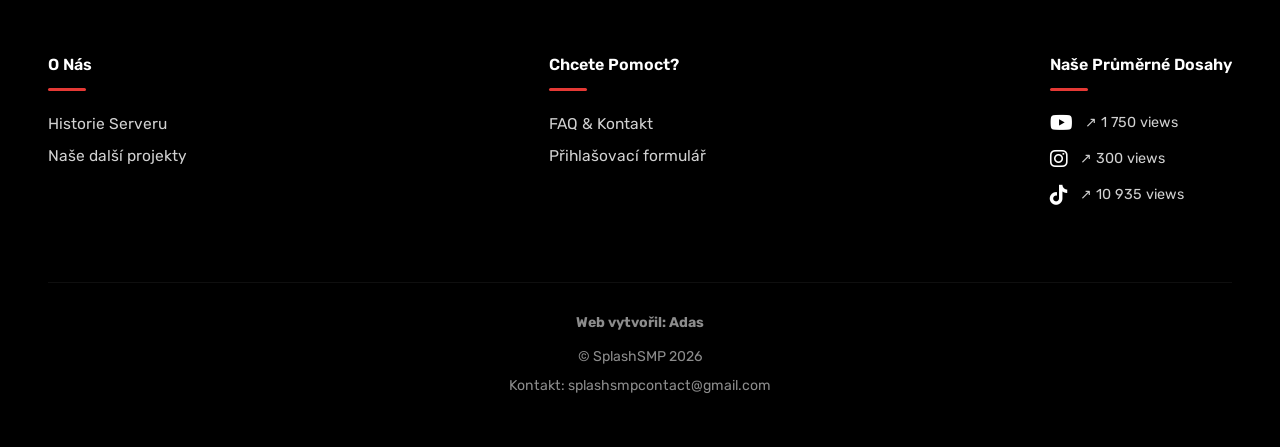
==== commit c8cc9fde: "cleni final vzhled a funkce, ready na pridavani clenu" ====
--- a/cleni.html
+++ b/cleni.html
@@ -66,9 +66,6 @@
   <section class="cleni-hero">
     <div class="container cleni-hero__inner">
       <h1 class="cleni-title">Členi</h1>
-      <p class="cleni-subtitle">
-        Tým, který stojí za SplashSMP – majitelé, vývojáři a moderátoři komunity.
-      </p>
       <div class="season-timer" id="seasonTimer">Season 6 běží: …</div>
     </div>
   </section>
--- a/cleni.css
+++ b/cleni.css
@@ -102,9 +102,19 @@
 .cleni-block__line {
   width: 80px;
   height: 3px;
-  margin: 0 auto 34px;
+  margin: 0 auto 18px;
   border-radius: 2px;
   background: linear-gradient(90deg, transparent, var(--c-accent), transparent);
+}
+
+/* Popisek sekce (pod nadpisem) */
+.cleni-block__subtitle {
+  max-width: 640px;
+  margin: 0 auto 34px;
+  text-align: center;
+  color: var(--c-text-muted);
+  font-size: clamp(0.95rem, 2vw, 1.05rem);
+  line-height: 1.6;
 }
 
 .cleni-block__empty {
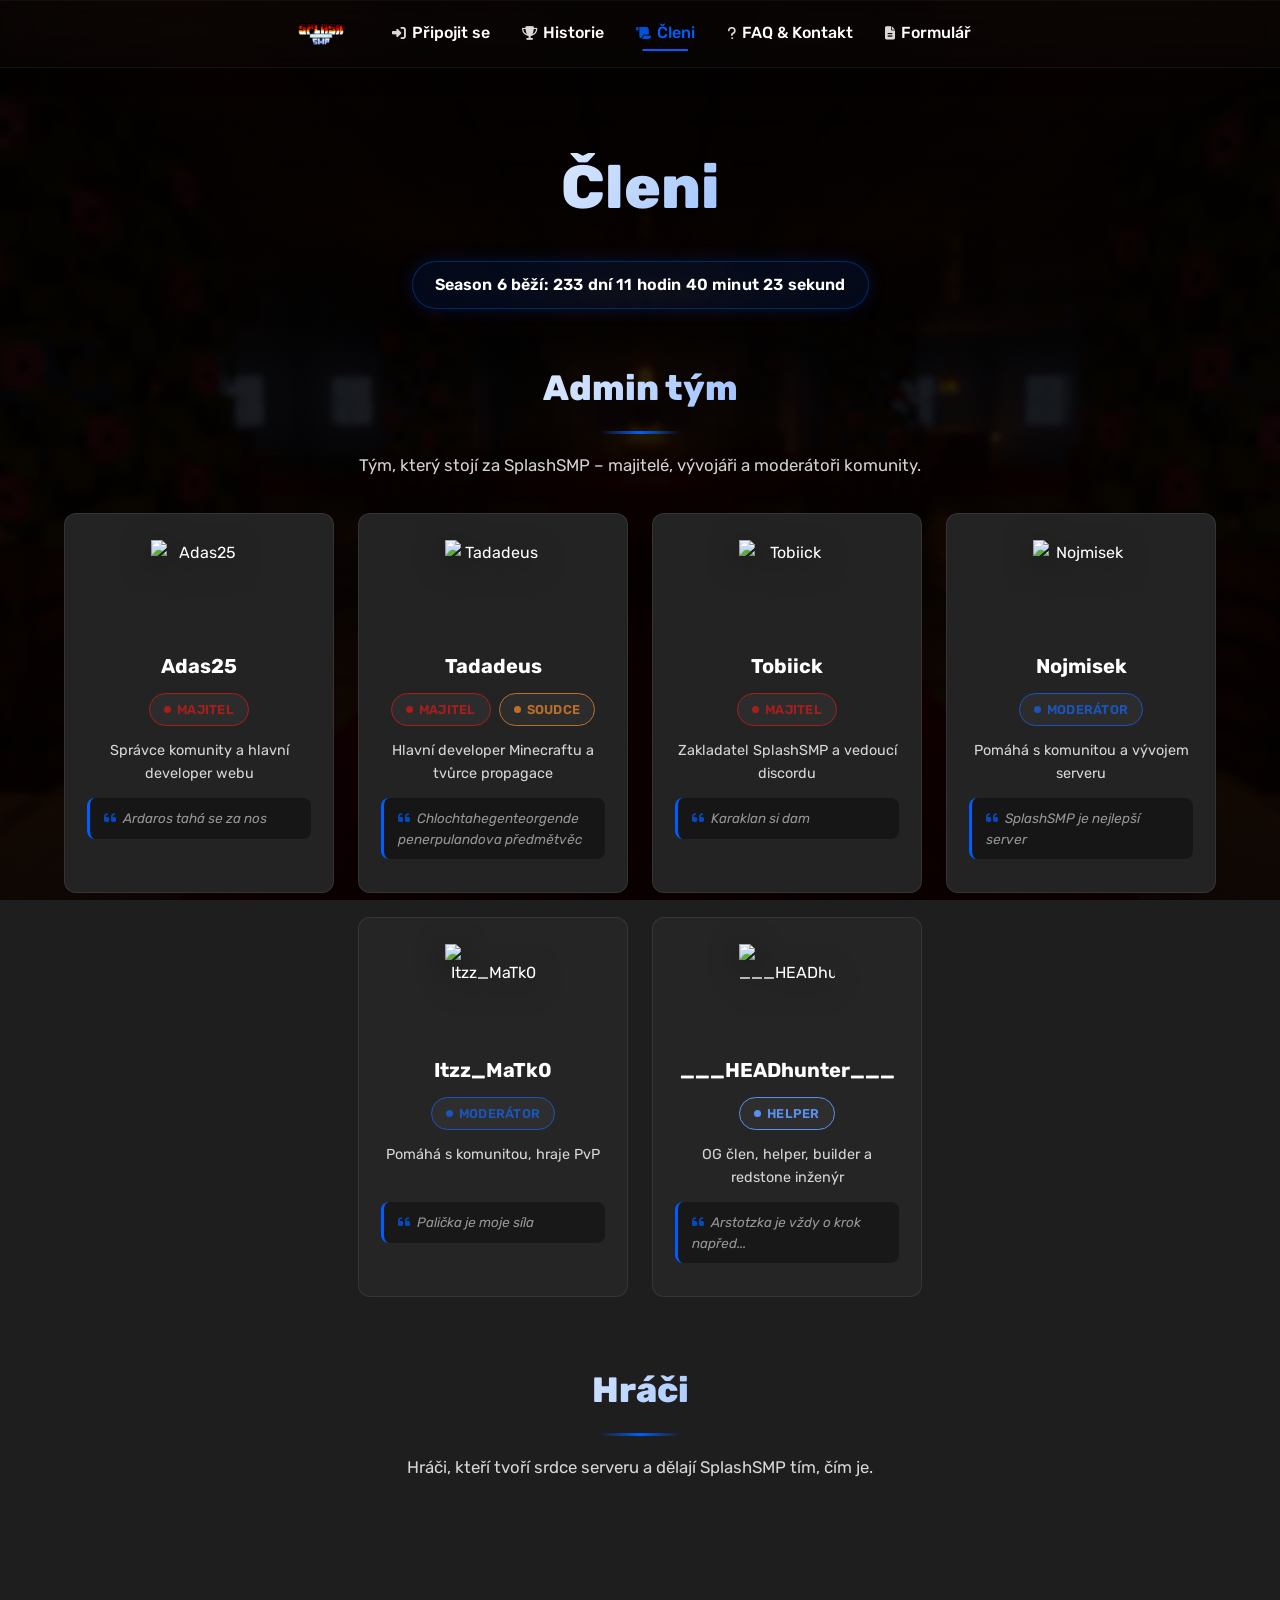
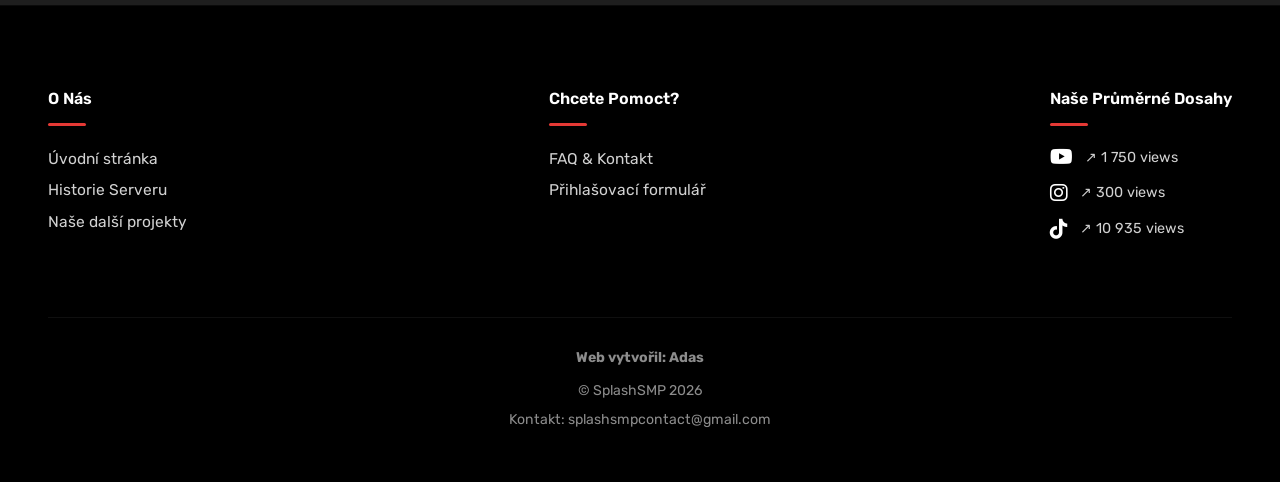
==== commit fd2b90f6: "oprava malych bugu 3 (predtim to melo byt 2 xd ardaros mi hekl konzolosky" ====
--- a/cleni.html
+++ b/cleni.html
@@ -101,6 +101,7 @@
         <div class="footer__col">
           <h4 class="footer__heading">O Nás</h4>
           <div class="footer__line"></div>
+          <a href="index.html" class="footer__link">Úvodní stránka</a>
           <a href="historie.html" class="footer__link">Historie Serveru</a>
           <a href="https://youtube.com/playlist?list=PLbUgm4QGBjESfvUfwDMUrxPXlDMyYdcKN&si=P23cYNvzVZNso_Kw" target="_blank" class="footer__link"> Naše další projekty</a>
         </div>
--- a/style.css
+++ b/style.css
@@ -55,8 +55,15 @@
   overflow-x: hidden;
   width: 100%;
   max-width: 100%;
-  overflow-x: hidden; 
+  overflow-x: hidden;
   position: relative;
+}
+
+/* Zámek scrollu pozadí, když je otevřený modal (funguje i na mobilu). */
+html.no-scroll,
+body.no-scroll {
+  overflow: hidden !important;
+  overscroll-behavior: none;
 }
 
 img { display: block; max-width: 100%; }
@@ -243,43 +250,40 @@
 /* Hamburger button */
 .hamburger {
   display: none;              /* skryt na desktopu */
-  width: 32px;
-  height: 22px;
-  flex-direction: column;
-  justify-content: space-between;
   cursor: pointer;
   background: none;
   border: none;
+  flex-shrink: 0;
+  z-index: 901;
+  /* Dostatečný touch target; bary jsou polohované absolutně uvnitř. */
+  position: relative;
+  width: 44px;
+  height: 44px;
   padding: 0;
-  flex-shrink: 0;
-  position: relative;
-  z-index: 901;
-  /* Větší touch target bez ovlivnění vizuálu */
-  margin: -10px;
-  padding: 10px;
-  width: 52px;
-  height: 42px;
-  align-items: center;
-  justify-content: center;
-  gap: 5px;
-}
-
+}
+
+/* Bary jsou absolutně vycentrované → křížek je dokonale symetrický. */
 .hamburger__bar {
-  display: block;
-  width: 28px;
+  position: absolute;
+  left: 50%;
+  top: 50%;
+  width: 26px;
   height: 2.5px;
+  margin-left: -13px;         /* polovina šířky → přesný střed */
   background: var(--c-text);
   border-radius: 2px;
   transform-origin: center;
-  flex-shrink: 0;
-  transition: transform 0.38s cubic-bezier(0.4, 0, 0.2, 1),
-              opacity 0.25s ease;
-}
-
-/* Animace → křížek */
-.hamburger.is-active .hamburger__bar:nth-child(1) { transform: translateY(9.75px) rotate(45deg); }
+  transition: transform 0.34s cubic-bezier(0.4, 0, 0.2, 1),
+              opacity 0.2s ease;
+}
+.hamburger__bar:nth-child(1) { transform: translateY(-8px); }
+.hamburger__bar:nth-child(2) { transform: translateY(0); }
+.hamburger__bar:nth-child(3) { transform: translateY(8px); }
+
+/* Animace → křížek (oba diagonály se protnou přesně ve středu) */
+.hamburger.is-active .hamburger__bar:nth-child(1) { transform: translateY(0) rotate(45deg); }
 .hamburger.is-active .hamburger__bar:nth-child(2) { opacity: 0; transform: scaleX(0); }
-.hamburger.is-active .hamburger__bar:nth-child(3) { transform: translateY(-9.75px) rotate(-45deg); }
+.hamburger.is-active .hamburger__bar:nth-child(3) { transform: translateY(0) rotate(-45deg); }
 
 /* ============================================================
    HERO
--- a/cleni.css
+++ b/cleni.css
@@ -278,10 +278,12 @@
   display: flex;
   align-items: center;
   justify-content: center;
-  padding: 20px;
+  padding: 16px;
   opacity: 0;
   visibility: hidden;
   transition: opacity 0.32s ease, visibility 0s 0.32s;
+  /* Scroll obsahu, když se modal nevejde (zoom / nízká obrazovka). */
+  overflow-y: auto;
 }
 .player-modal.is-open {
   opacity: 1;
@@ -302,14 +304,19 @@
   z-index: 1;
   width: 100%;
   max-width: 420px;
-  max-height: 90vh;
+  /* Nikdy nepřeteče obrazovku (odečítáme padding modalu 2× 16px).
+     svh řeší mobilní lišty i zoom. */
+  max-height: calc(100svh - 32px);
+  max-height: calc(100vh - 32px);
   overflow-y: auto;
+  margin: auto;
   text-align: center;
   background: var(--c-bg-card);
   border: 1px solid rgba(255, 255, 255, 0.1);
   border-top: 3px solid var(--c-accent);
   border-radius: var(--radius);
-  padding: 34px 28px 28px;
+  /* Padding se zmenší na nízké obrazovce, aby se obsah vešel bez scrollu. */
+  padding: clamp(18px, 4vh, 34px) 28px clamp(16px, 3vh, 28px);
   box-shadow: 0 24px 60px rgba(0, 0, 0, 0.7), 0 0 40px var(--c-accent-glow);
   transform: scale(0.92) translateY(10px);
   transition: transform 0.32s cubic-bezier(0.175, 0.885, 0.32, 1.275);
@@ -336,23 +343,24 @@
 }
 
 .player-modal__skin {
-  width: 120px;
+  /* Skin se zmenší na nízké obrazovce (zoom), aby se popup vešel bez scrollu. */
+  width: clamp(70px, 16vh, 120px);
   height: auto;
   margin: 0 auto 14px;
   filter: drop-shadow(0 8px 18px rgba(0, 0, 0, 0.55));
 }
 
 .player-modal__name {
-  font-size: 1.5rem;
+  font-size: clamp(1.2rem, 3.5vh, 1.5rem);
   font-weight: 800;
   margin-bottom: 12px;
 }
 
 .player-modal__desc {
   color: var(--c-text-muted);
-  line-height: 1.65;
+  line-height: 1.6;
   font-size: 0.95rem;
-  margin: 16px 0;
+  margin: clamp(10px, 2vh, 16px) 0;
 }
 
 .player-modal__quote {
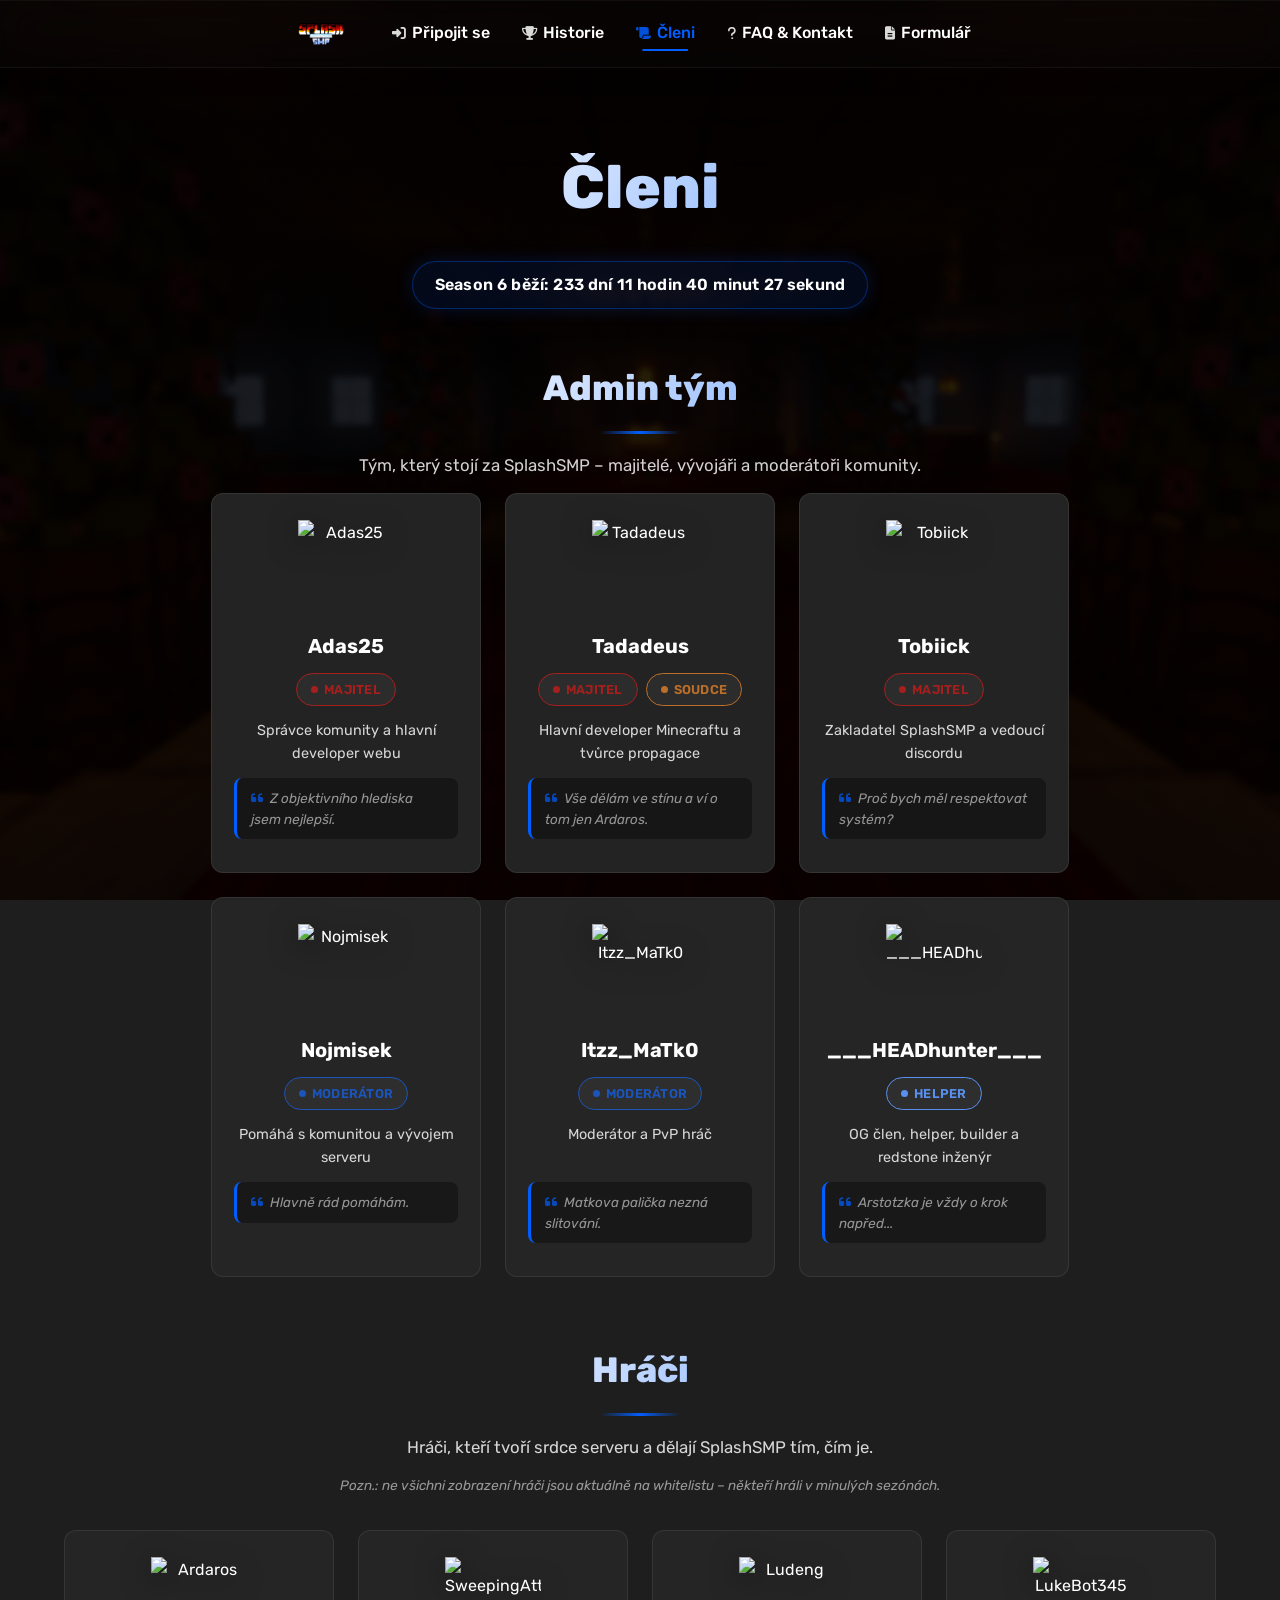
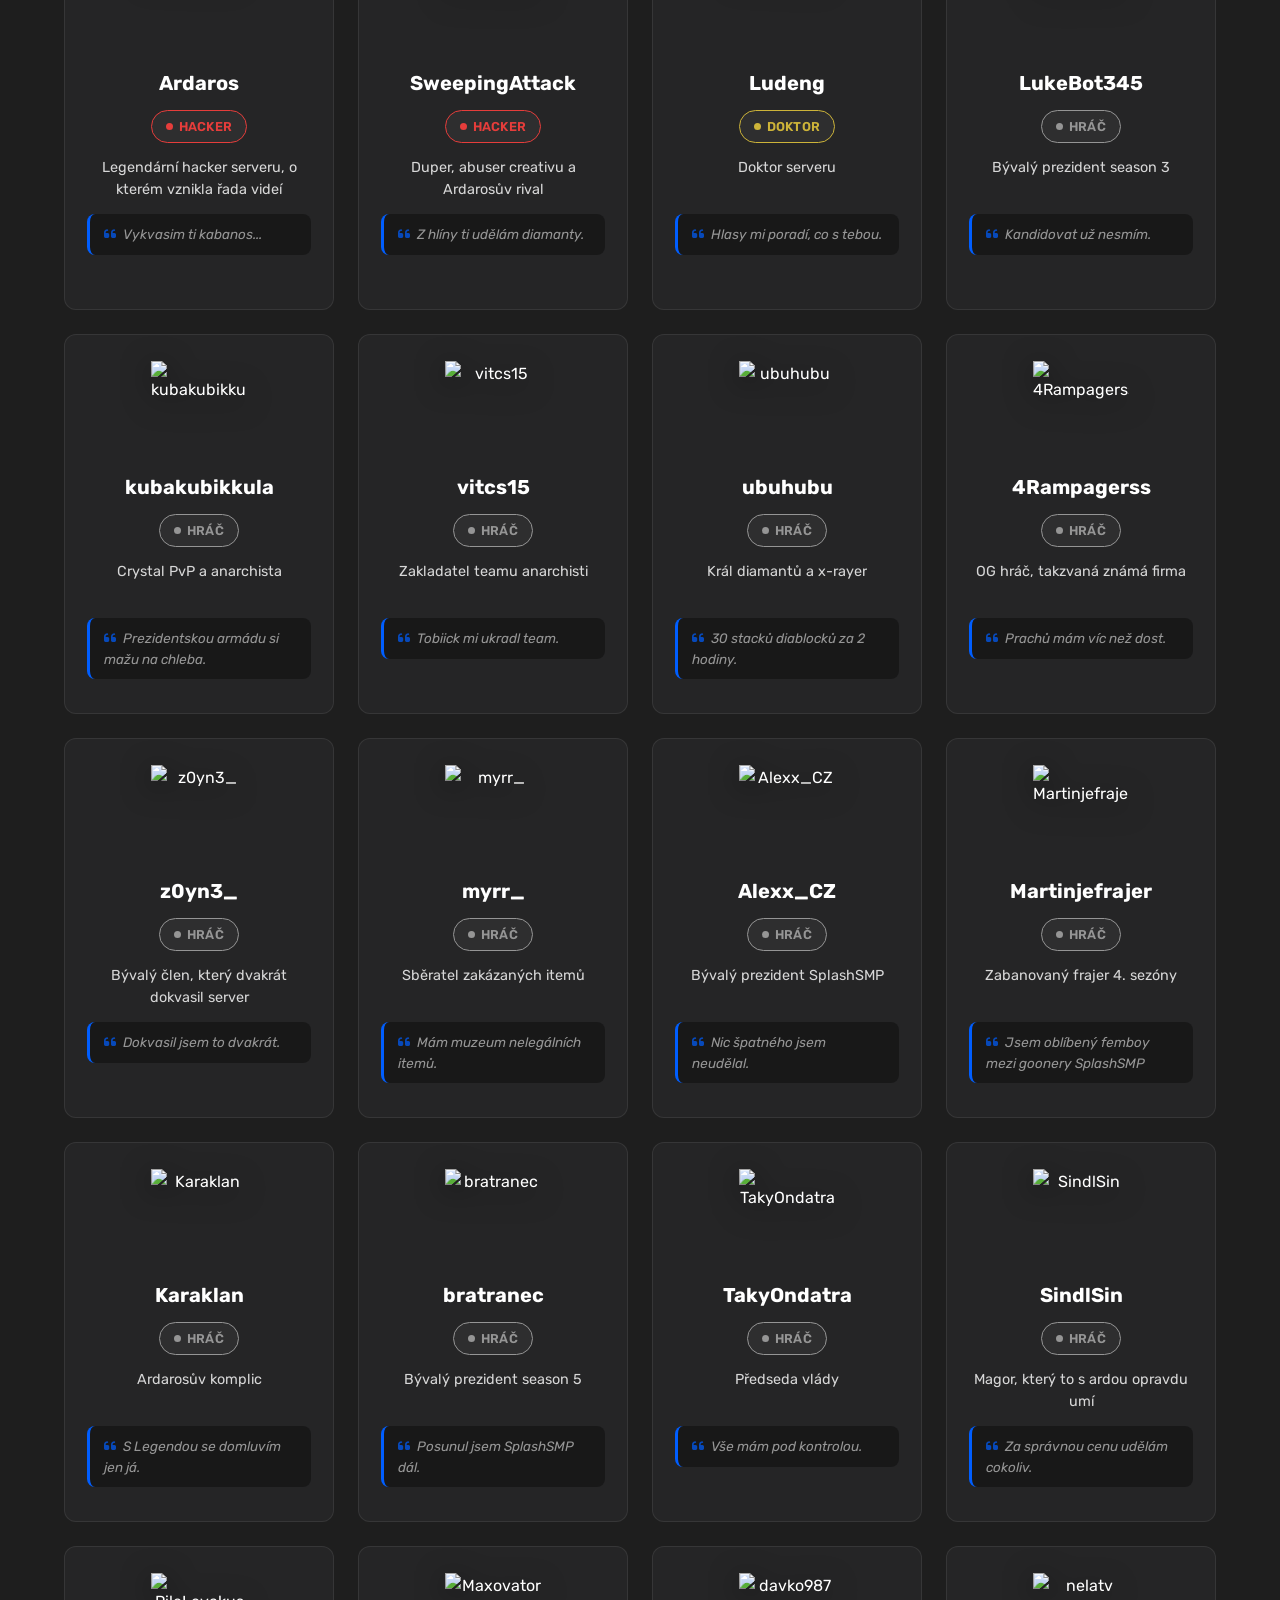
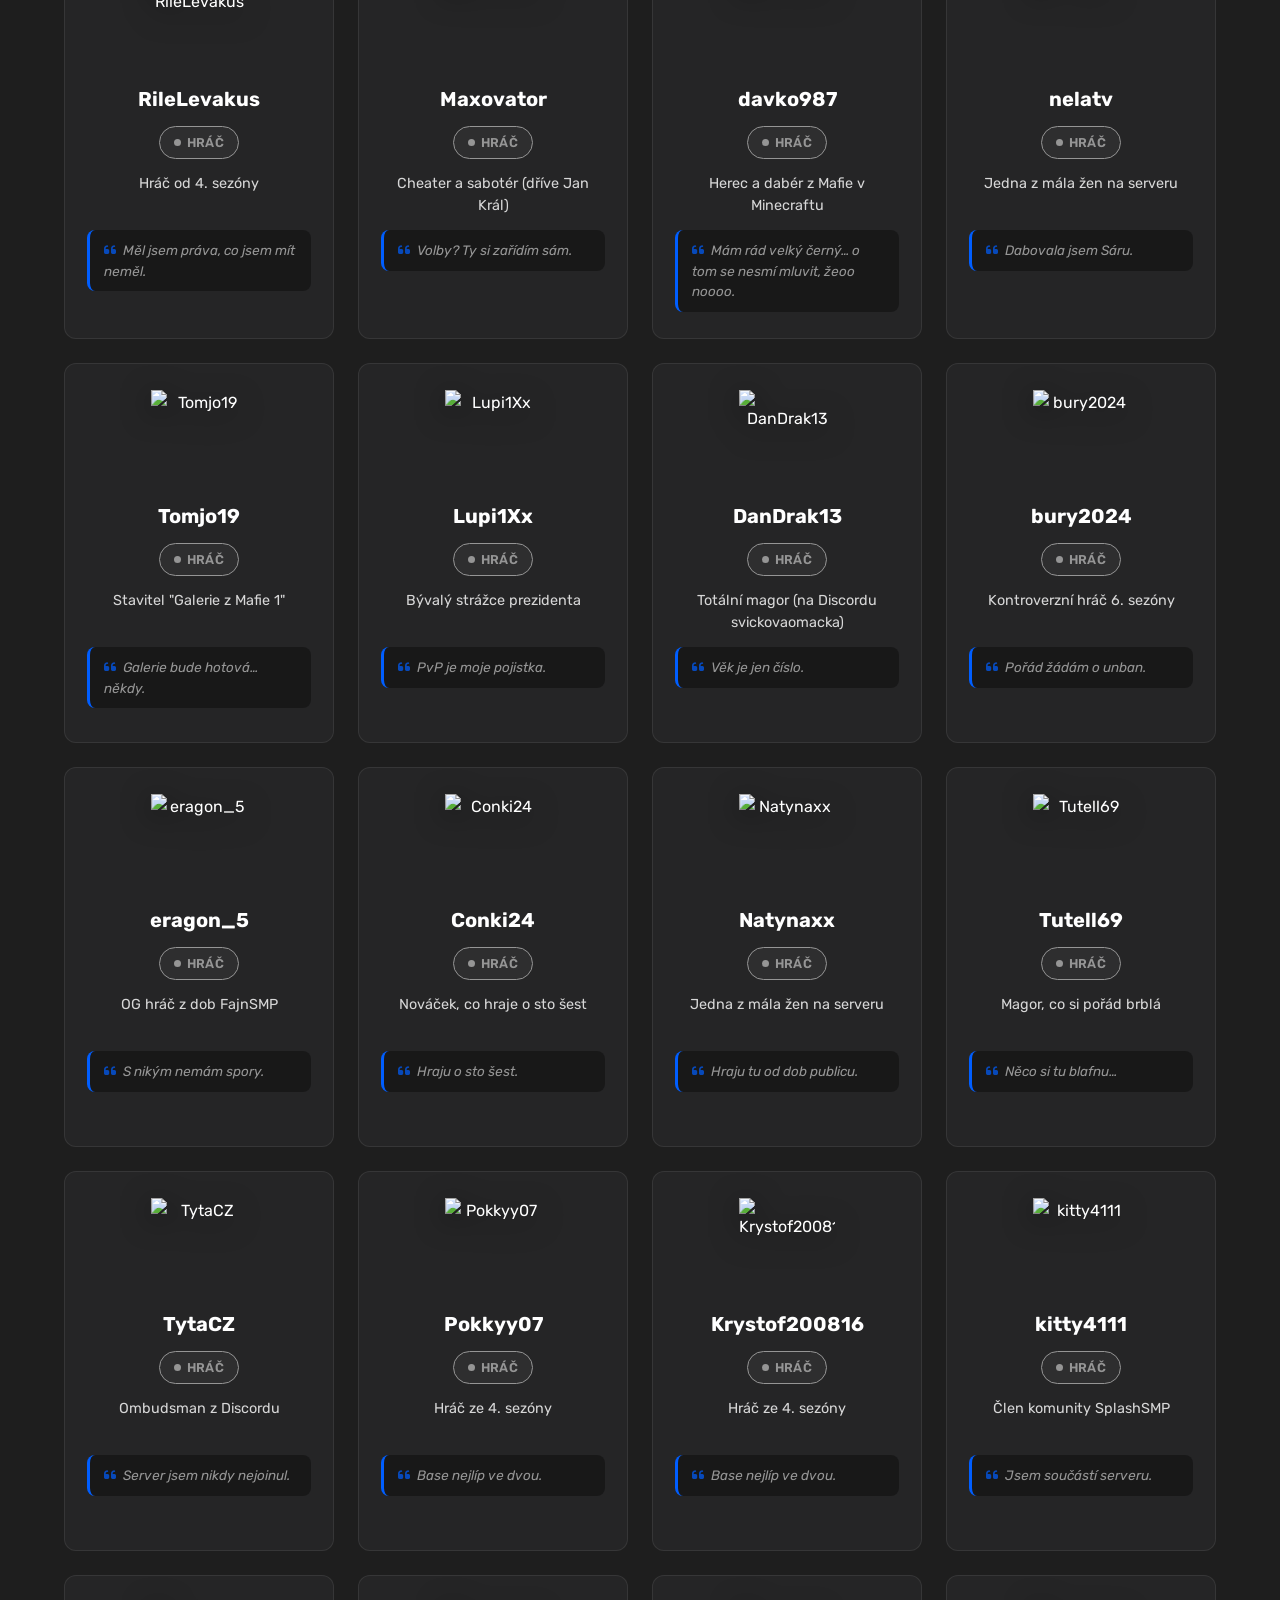
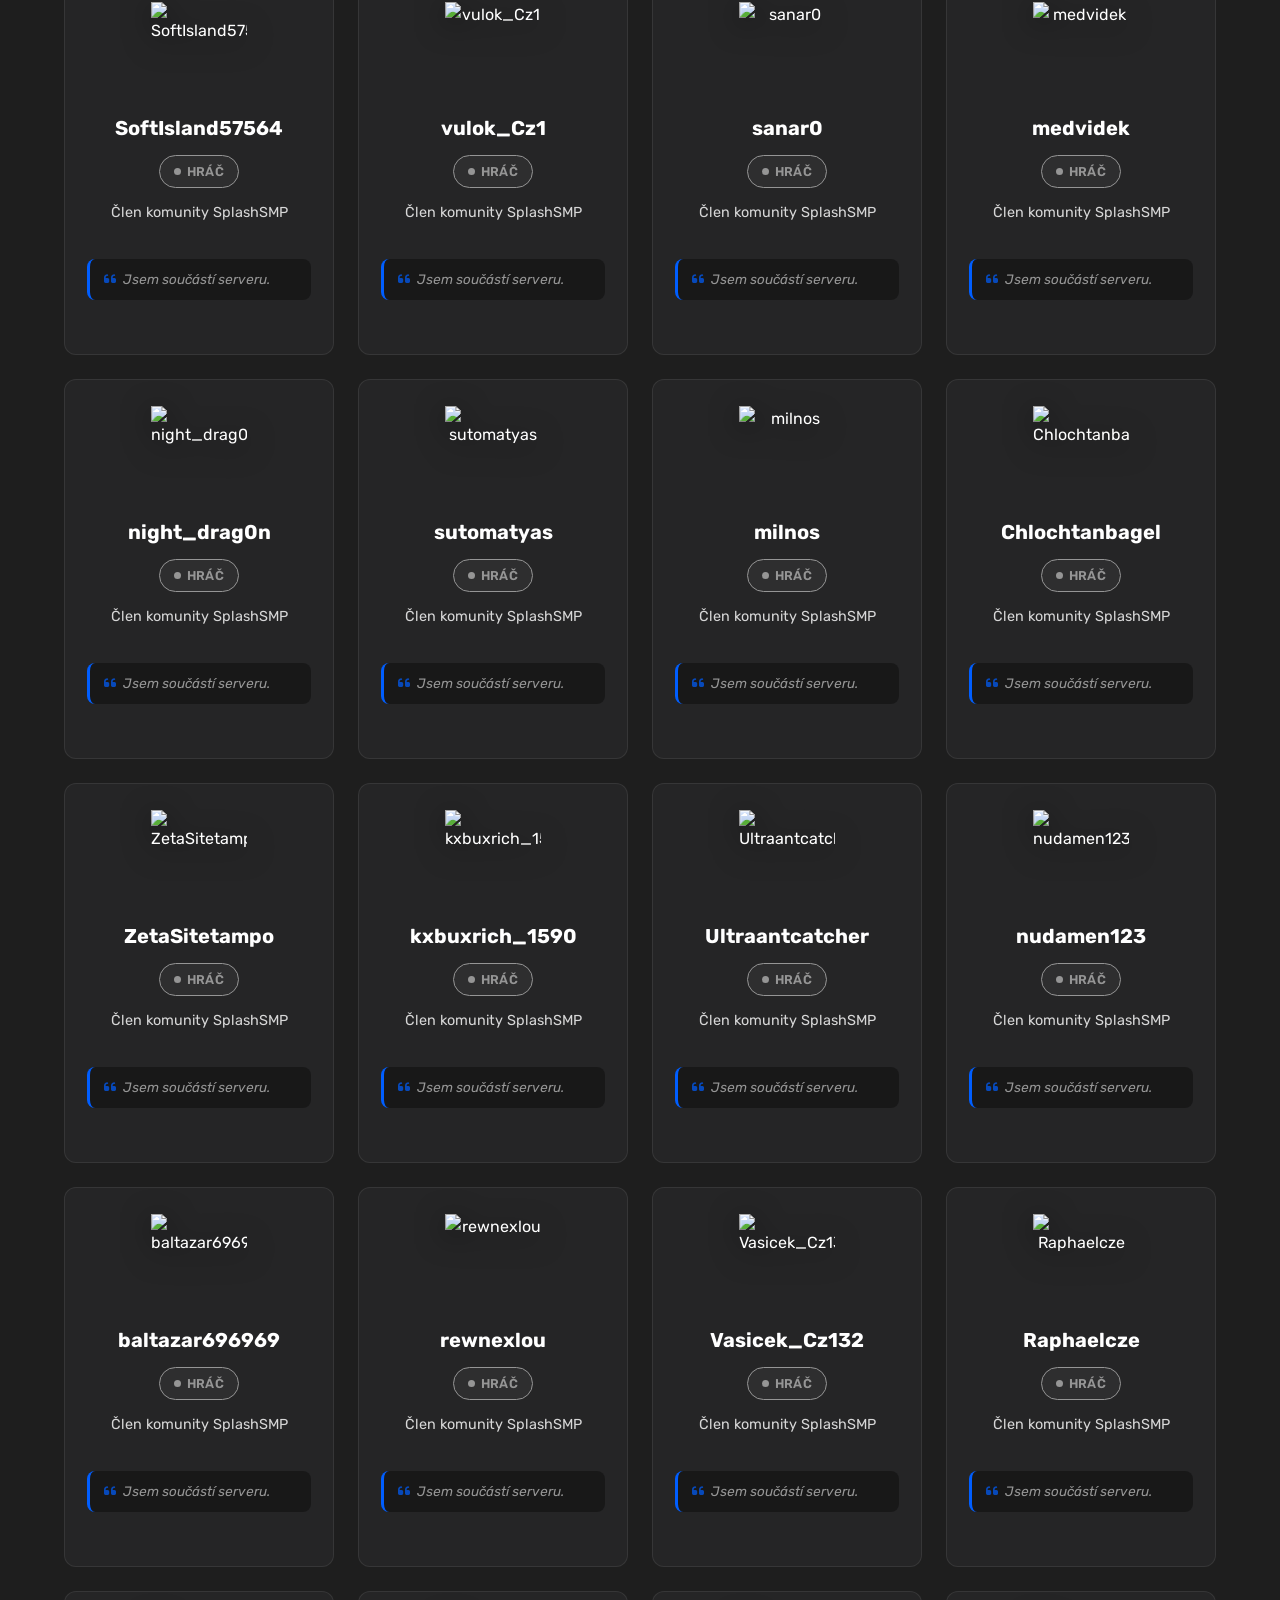
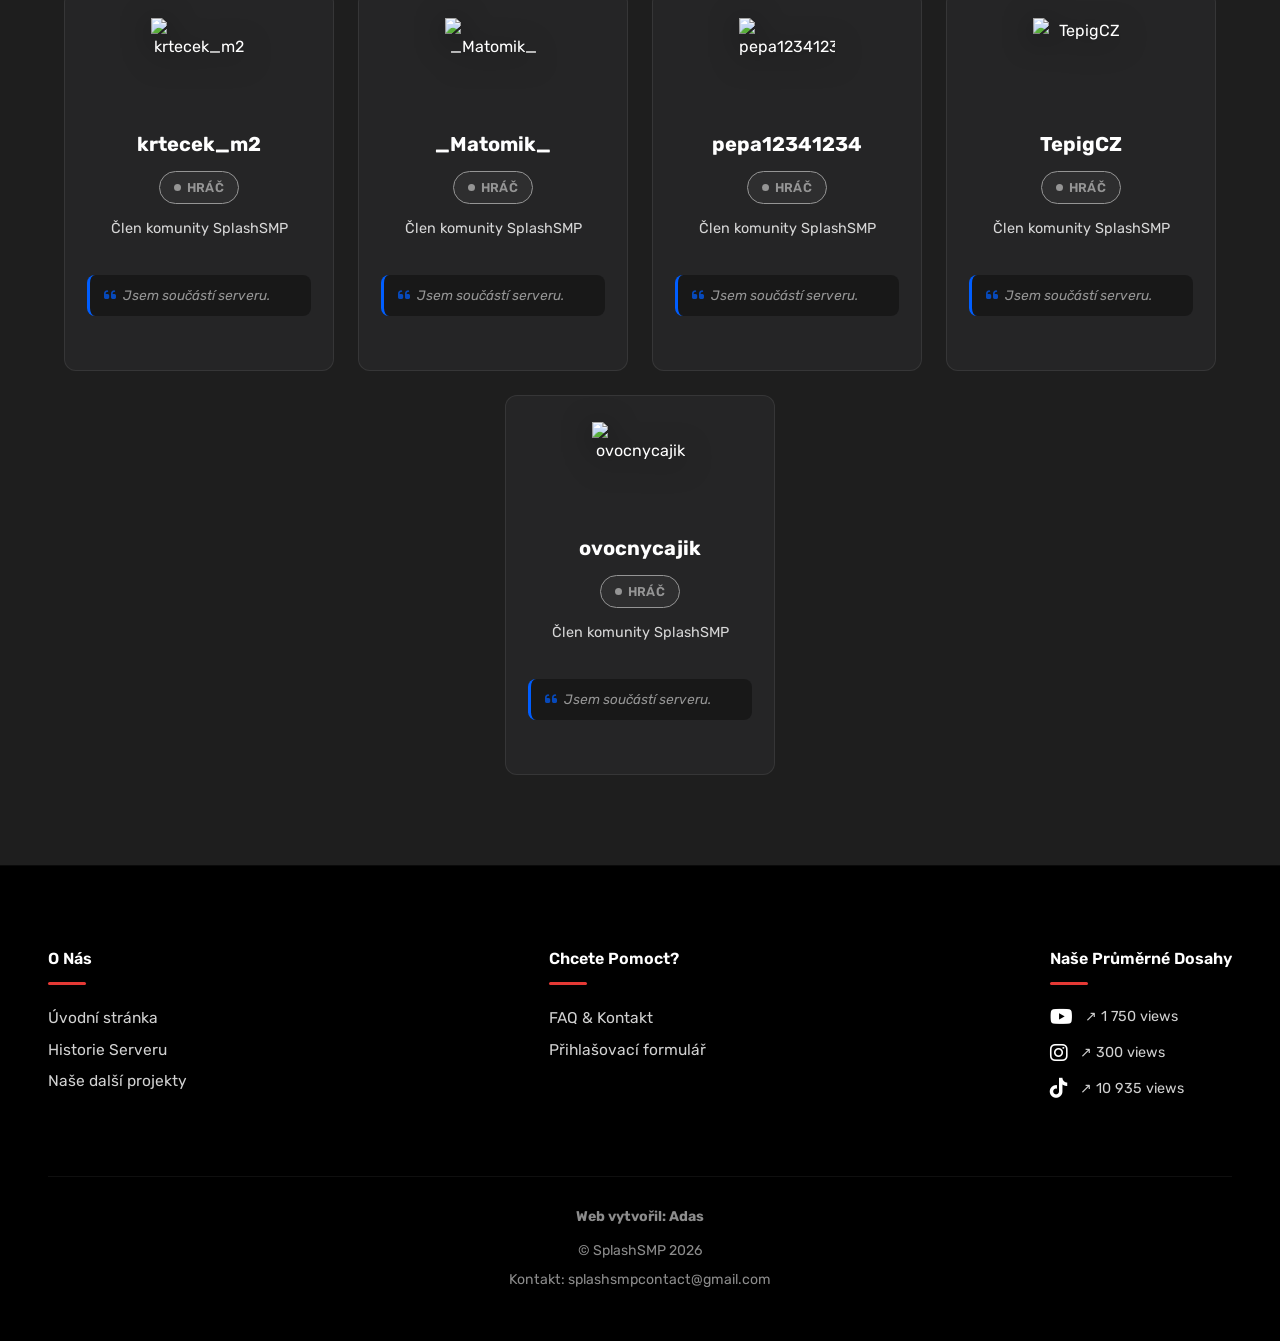
==== commit 3eb7e325: "rework logiky clenu a historie" ====
--- a/cleni.html
+++ b/cleni.html
@@ -9,6 +9,7 @@
   <link href="https://fonts.googleapis.com/css2?family=Rubik:wght@400;500;600;700;800&display=swap" rel="stylesheet" />
   <link rel="stylesheet" href="https://cdnjs.cloudflare.com/ajax/libs/font-awesome/6.5.1/css/all.min.css" />
   <link rel="stylesheet" href="style.css" />
+  <link rel="stylesheet" href="players.css" />
   <link rel="stylesheet" href="cleni.css" />
 </head>
 <body>
@@ -159,6 +160,7 @@
   </footer>
 
   <script src="main.js"></script>
+  <script src="players.js"></script>
   <script src="cleni.js"></script>
 </body>
 </html>
--- a/players.css
+++ b/players.css
@@ -0,0 +1,198 @@
+/* ============================================================
+   SDÍLENÉ STYLY HRÁČŮ (role badge + popup)
+   Používá cleni.html i historie.html (přes players.js).
+   ============================================================ */
+
+/* ------ Role badges (obal pro 1–2 role) ------ */
+.role-badges {
+  display: flex;
+  flex-wrap: wrap;
+  justify-content: center;
+  gap: 8px;
+  margin-bottom: 14px;
+}
+
+/* ------ Role badge (kruhový orámovaný mini box) ------ */
+.role-badge {
+  display: inline-flex;
+  align-items: center;
+  gap: 6px;
+  font-size: 0.8rem;
+  font-weight: 600;
+  letter-spacing: 0.02em;
+  padding: 5px 14px;
+  border-radius: 999px;
+  border: 1.5px solid currentColor;
+  background: rgba(255, 255, 255, 0.04);
+  text-transform: uppercase;
+}
+.role-badge::before {
+  content: '';
+  width: 7px;
+  height: 7px;
+  border-radius: 50%;
+  background: currentColor;
+}
+.role--red       { color: #e63d3b; }
+.role--darkred   { color: #a71f1c; }
+.role--blue      { color: #1b55ba; }
+.role--lightblue { color: #5990ef; }
+.role--cyan      { color: #1c9597; }
+.role--pink      { color: #d13cb1; }
+.role--purple    { color: #a12eb5; }
+.role--orange    { color: #bb6f29; }
+.role--gray      { color: #959595; }
+.role--yellow    { color: #cdb439; }
+.role--green     { color: #26ac17; }
+.role--darkgreen { color: #147109; }
+
+/* ============================================================
+   POPUP – DETAIL HRÁČE
+   ============================================================ */
+.player-modal {
+  position: fixed;
+  inset: 0;
+  z-index: 2000;
+  display: flex;
+  align-items: center;
+  justify-content: center;
+  padding: 16px;
+  opacity: 0;
+  visibility: hidden;
+  transition: opacity 0.32s ease, visibility 0s 0.32s;
+}
+.player-modal.is-open {
+  opacity: 1;
+  visibility: visible;
+  transition: opacity 0.32s ease;
+}
+
+.player-modal__backdrop {
+  position: absolute;
+  inset: 0;
+  background: rgba(0, 0, 0, 0.8);
+  backdrop-filter: blur(6px);
+  -webkit-backdrop-filter: blur(6px);
+}
+
+.player-modal__box {
+  position: relative;
+  z-index: 1;
+  /* PEVNÁ ŠÍŘKA – při zoomu se nestrečuje. Na úzkém okně se zúží na šířku
+     obrazovky mínus okraje. Výška se přizpůsobí obsahu (žádný scrollbar). */
+  width: min(380px, calc(100vw - 32px));
+  text-align: center;
+  background: var(--c-bg-card);
+  border: 1px solid rgba(255, 255, 255, 0.1);
+  border-top: 3px solid var(--c-accent);
+  border-radius: var(--radius);
+  padding: 30px 26px 26px;
+  box-shadow: 0 24px 60px rgba(0, 0, 0, 0.7), 0 0 40px var(--c-accent-glow);
+  transform: scale(0.92) translateY(10px);
+  transition: transform 0.32s cubic-bezier(0.175, 0.885, 0.32, 1.275);
+}
+.player-modal.is-open .player-modal__box {
+  transform: scale(1) translateY(0);
+}
+
+.player-modal__close {
+  position: absolute;
+  top: 12px;
+  right: 14px;
+  background: none;
+  border: none;
+  color: var(--c-text-dim);
+  font-size: 1.4rem;
+  cursor: pointer;
+  line-height: 1;
+  transition: color var(--tr), transform var(--tr);
+}
+.player-modal__close:hover {
+  color: #fff;
+  transform: scale(1.1);
+}
+
+/* Pevná velikost (px) → zoom obsah nestrečuje. */
+.player-modal__skin {
+  width: 110px;
+  height: auto;
+  margin: 0 auto 14px;
+  filter: drop-shadow(0 8px 18px rgba(0, 0, 0, 0.55));
+}
+
+.player-modal__name {
+  font-size: 1.45rem;
+  font-weight: 800;
+  margin-bottom: 12px;
+  word-break: break-word;
+}
+
+.player-modal__desc {
+  color: var(--c-text-muted);
+  line-height: 1.6;
+  font-size: 0.95rem;
+  margin: 14px 0;
+}
+
+.player-modal__quote {
+  font-size: 0.9rem;
+  font-style: italic;
+  color: var(--c-text-dim);
+  line-height: 1.5;
+  background: rgba(0, 0, 0, 0.35);
+  border-left: 3px solid var(--c-accent);
+  border-radius: 8px;
+  padding: 12px 16px;
+  text-align: left;
+}
+.player-modal__quote i {
+  margin-right: 6px;
+  color: var(--c-accent);
+  font-style: normal;
+  opacity: 0.7;
+}
+
+/* ------ Odkazy v popupu (video / Historie) ------ */
+.player-modal__links {
+  display: flex;
+  flex-wrap: wrap;
+  justify-content: center;
+  gap: 10px;
+  margin-top: 18px;
+}
+
+.player-modal__link {
+  display: inline-flex;
+  align-items: center;
+  gap: 9px;
+  padding: 11px 20px;
+  border-radius: 999px;
+  font-weight: 700;
+  font-size: 0.9rem;
+  color: #fff;
+  transition: transform var(--tr), box-shadow var(--tr), opacity var(--tr);
+}
+.player-modal__link i { font-size: 1.1em; }
+.player-modal__link:hover { transform: translateY(-2px); }
+
+.player-modal__link--hist {
+  background: var(--c-accent);
+  box-shadow: 0 6px 18px var(--c-accent-glow);
+}
+.player-modal__link--hist:hover {
+  background: var(--c-accent-h);
+  box-shadow: 0 8px 24px var(--c-accent-glow);
+}
+
+.player-modal__link--tt {
+  background: #000;
+  border: 1px solid rgba(255, 255, 255, 0.25);
+  box-shadow: 0 6px 18px rgba(37, 244, 238, 0.25);
+}
+.player-modal__link--tt:hover { box-shadow: 0 8px 24px rgba(254, 44, 85, 0.45); }
+
+.player-modal__link--yt {
+  background: #FF0000;
+  box-shadow: 0 6px 18px rgba(255, 0, 0, 0.4);
+}
+.player-modal__link--yt:hover { box-shadow: 0 8px 24px rgba(255, 0, 0, 0.6); }
--- a/cleni.css
+++ b/cleni.css
@@ -110,11 +110,21 @@
 /* Popisek sekce (pod nadpisem) */
 .cleni-block__subtitle {
   max-width: 640px;
-  margin: 0 auto 34px;
+  margin: 0 auto 14px;
   text-align: center;
   color: var(--c-text-muted);
   font-size: clamp(0.95rem, 2vw, 1.05rem);
   line-height: 1.6;
+}
+
+/* Kurzívová poznámka pod popiskem sekce */
+.cleni-block__note {
+  max-width: 640px;
+  margin: 0 auto 34px;
+  text-align: center;
+  color: var(--c-text-dim);
+  font-size: 0.85rem;
+  line-height: 1.5;
 }
 
 .cleni-block__empty {
@@ -133,6 +143,12 @@
   margin: 0 auto;
 }
 
+/* Varianta pro Admin tým: max 3 karty v řadě (3×2 u 6 karet).
+   3×270 + 2×24 = 858 px → omezíme šířku, aby se víc než 3 nevešly. */
+.cleni-grid--3col {
+  max-width: 858px;
+}
+
 .cleni-card {
   flex: 0 1 270px;
   max-width: 280px;
@@ -175,48 +191,7 @@
   margin-bottom: 10px;
 }
 
-/* ------ Role badges (obal pro 1–2 role) ------ */
-.role-badges {
-  display: flex;
-  flex-wrap: wrap;
-  justify-content: center;
-  gap: 8px;
-  margin-bottom: 14px;
-}
-
-/* ------ Role badge (kruhový orámovaný mini box) ------ */
-.role-badge {
-  display: inline-flex;
-  align-items: center;
-  gap: 6px;
-  font-size: 0.8rem;
-  font-weight: 600;
-  letter-spacing: 0.02em;
-  padding: 5px 14px;
-  border-radius: 999px;
-  border: 1.5px solid currentColor;
-  background: rgba(255, 255, 255, 0.04);
-  text-transform: uppercase;
-}
-.role-badge::before {
-  content: '';
-  width: 7px;
-  height: 7px;
-  border-radius: 50%;
-  background: currentColor;
-}
-.role--red       { color: #e63d3b; }
-.role--darkred   { color: #a71f1c; }
-.role--blue      { color: #1b55ba; }
-.role--lightblue { color: #5990ef; }
-.role--cyan      { color: #1c9597; }
-.role--pink      { color: #d13cb1; }
-.role--purple    { color: #a12eb5; }
-.role--orange    { color: #bb6f29; }
-.role--gray      { color: #959595; }
-.role--yellow    { color: #cdb439; }
-.role--green     { color: #26ac17; }
-.role--darkgreen { color: #147109; }
+/* Role badge styly jsou ve sdíleném players.css. */
 
 /* ------ Popis ------ */
 .cleni-card__desc {
@@ -268,118 +243,7 @@
   letter-spacing: 0.01em;
 }
 
-/* ============================================================
-   POPUP – DETAIL HRÁČE
-   ============================================================ */
-.player-modal {
-  position: fixed;
-  inset: 0;
-  z-index: 2000;
-  display: flex;
-  align-items: center;
-  justify-content: center;
-  padding: 16px;
-  opacity: 0;
-  visibility: hidden;
-  transition: opacity 0.32s ease, visibility 0s 0.32s;
-  /* Scroll obsahu, když se modal nevejde (zoom / nízká obrazovka). */
-  overflow-y: auto;
-}
-.player-modal.is-open {
-  opacity: 1;
-  visibility: visible;
-  transition: opacity 0.32s ease;
-}
-
-.player-modal__backdrop {
-  position: absolute;
-  inset: 0;
-  background: rgba(0, 0, 0, 0.8);
-  backdrop-filter: blur(6px);
-  -webkit-backdrop-filter: blur(6px);
-}
-
-.player-modal__box {
-  position: relative;
-  z-index: 1;
-  width: 100%;
-  max-width: 420px;
-  /* Nikdy nepřeteče obrazovku (odečítáme padding modalu 2× 16px).
-     svh řeší mobilní lišty i zoom. */
-  max-height: calc(100svh - 32px);
-  max-height: calc(100vh - 32px);
-  overflow-y: auto;
-  margin: auto;
-  text-align: center;
-  background: var(--c-bg-card);
-  border: 1px solid rgba(255, 255, 255, 0.1);
-  border-top: 3px solid var(--c-accent);
-  border-radius: var(--radius);
-  /* Padding se zmenší na nízké obrazovce, aby se obsah vešel bez scrollu. */
-  padding: clamp(18px, 4vh, 34px) 28px clamp(16px, 3vh, 28px);
-  box-shadow: 0 24px 60px rgba(0, 0, 0, 0.7), 0 0 40px var(--c-accent-glow);
-  transform: scale(0.92) translateY(10px);
-  transition: transform 0.32s cubic-bezier(0.175, 0.885, 0.32, 1.275);
-}
-.player-modal.is-open .player-modal__box {
-  transform: scale(1) translateY(0);
-}
-
-.player-modal__close {
-  position: absolute;
-  top: 12px;
-  right: 14px;
-  background: none;
-  border: none;
-  color: var(--c-text-dim);
-  font-size: 1.4rem;
-  cursor: pointer;
-  line-height: 1;
-  transition: color var(--tr), transform var(--tr);
-}
-.player-modal__close:hover {
-  color: #fff;
-  transform: scale(1.1);
-}
-
-.player-modal__skin {
-  /* Skin se zmenší na nízké obrazovce (zoom), aby se popup vešel bez scrollu. */
-  width: clamp(70px, 16vh, 120px);
-  height: auto;
-  margin: 0 auto 14px;
-  filter: drop-shadow(0 8px 18px rgba(0, 0, 0, 0.55));
-}
-
-.player-modal__name {
-  font-size: clamp(1.2rem, 3.5vh, 1.5rem);
-  font-weight: 800;
-  margin-bottom: 12px;
-}
-
-.player-modal__desc {
-  color: var(--c-text-muted);
-  line-height: 1.6;
-  font-size: 0.95rem;
-  margin: clamp(10px, 2vh, 16px) 0;
-}
-
-.player-modal__quote {
-  font-size: 0.9rem;
-  font-style: italic;
-  color: var(--c-text-dim);
-  line-height: 1.5;
-  background: rgba(0, 0, 0, 0.35);
-  border-left: 3px solid var(--c-accent);
-  border-radius: 8px;
-  padding: 12px 16px;
-  text-align: left;
-}
-.player-modal__quote i {
-  margin-right: 6px;
-  color: var(--c-accent);
-  font-style: normal;
-  opacity: 0.7;
-}
+/* Popup hráče + role badge styly jsou ve sdíleném players.css. */
 
 /* ============================================================
    RESPONZIVITA
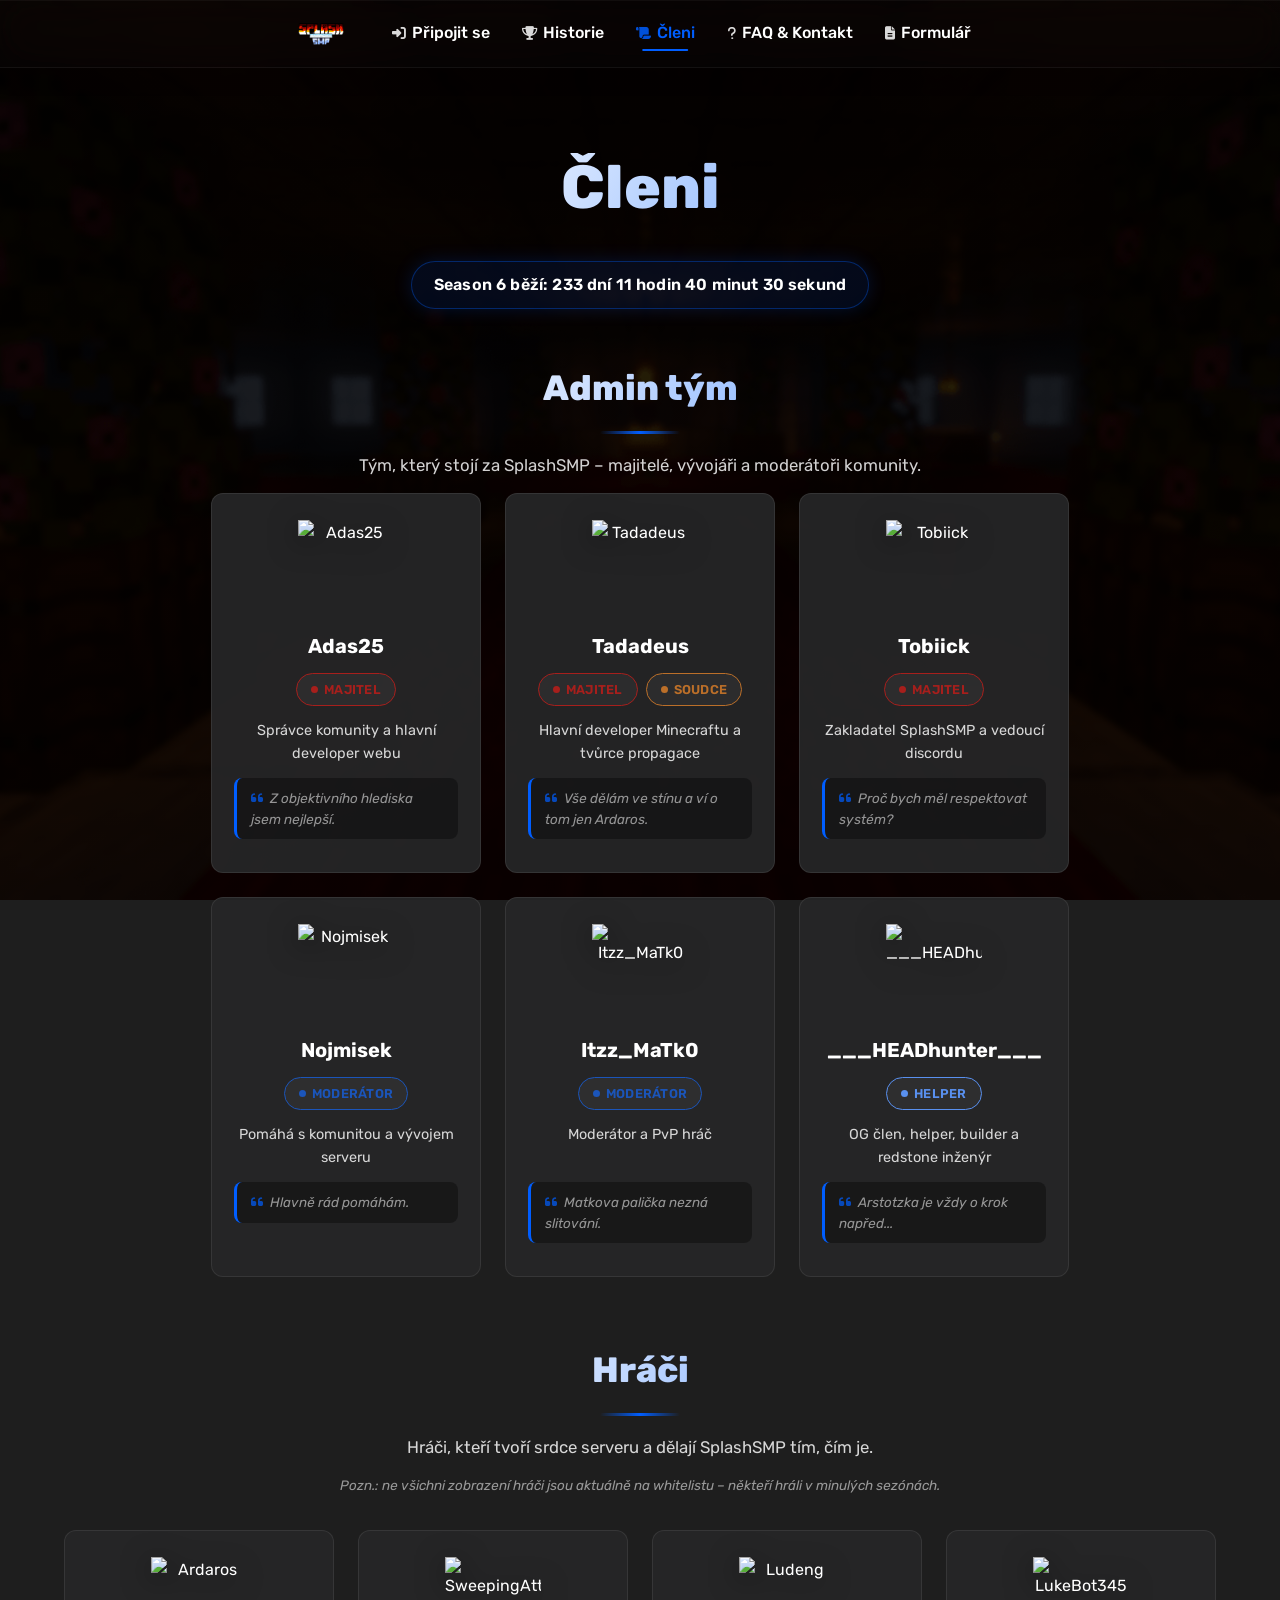
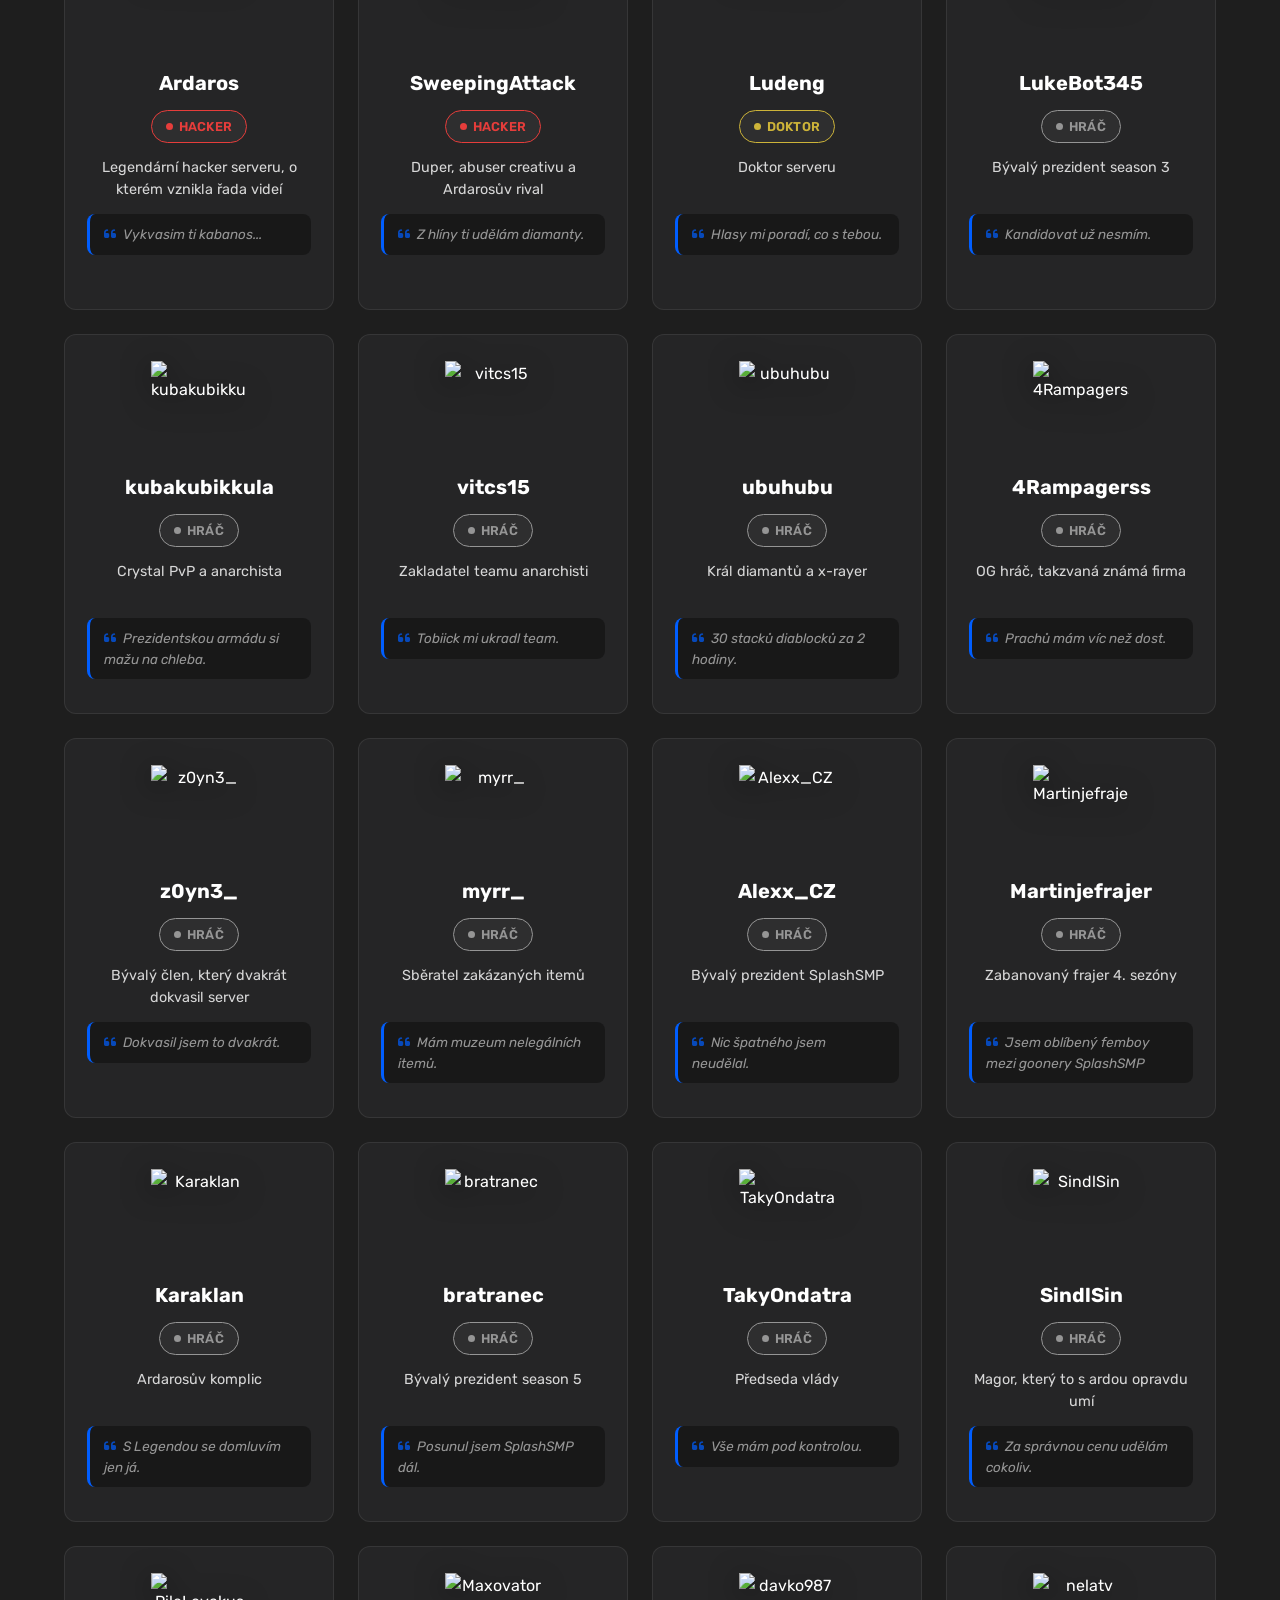
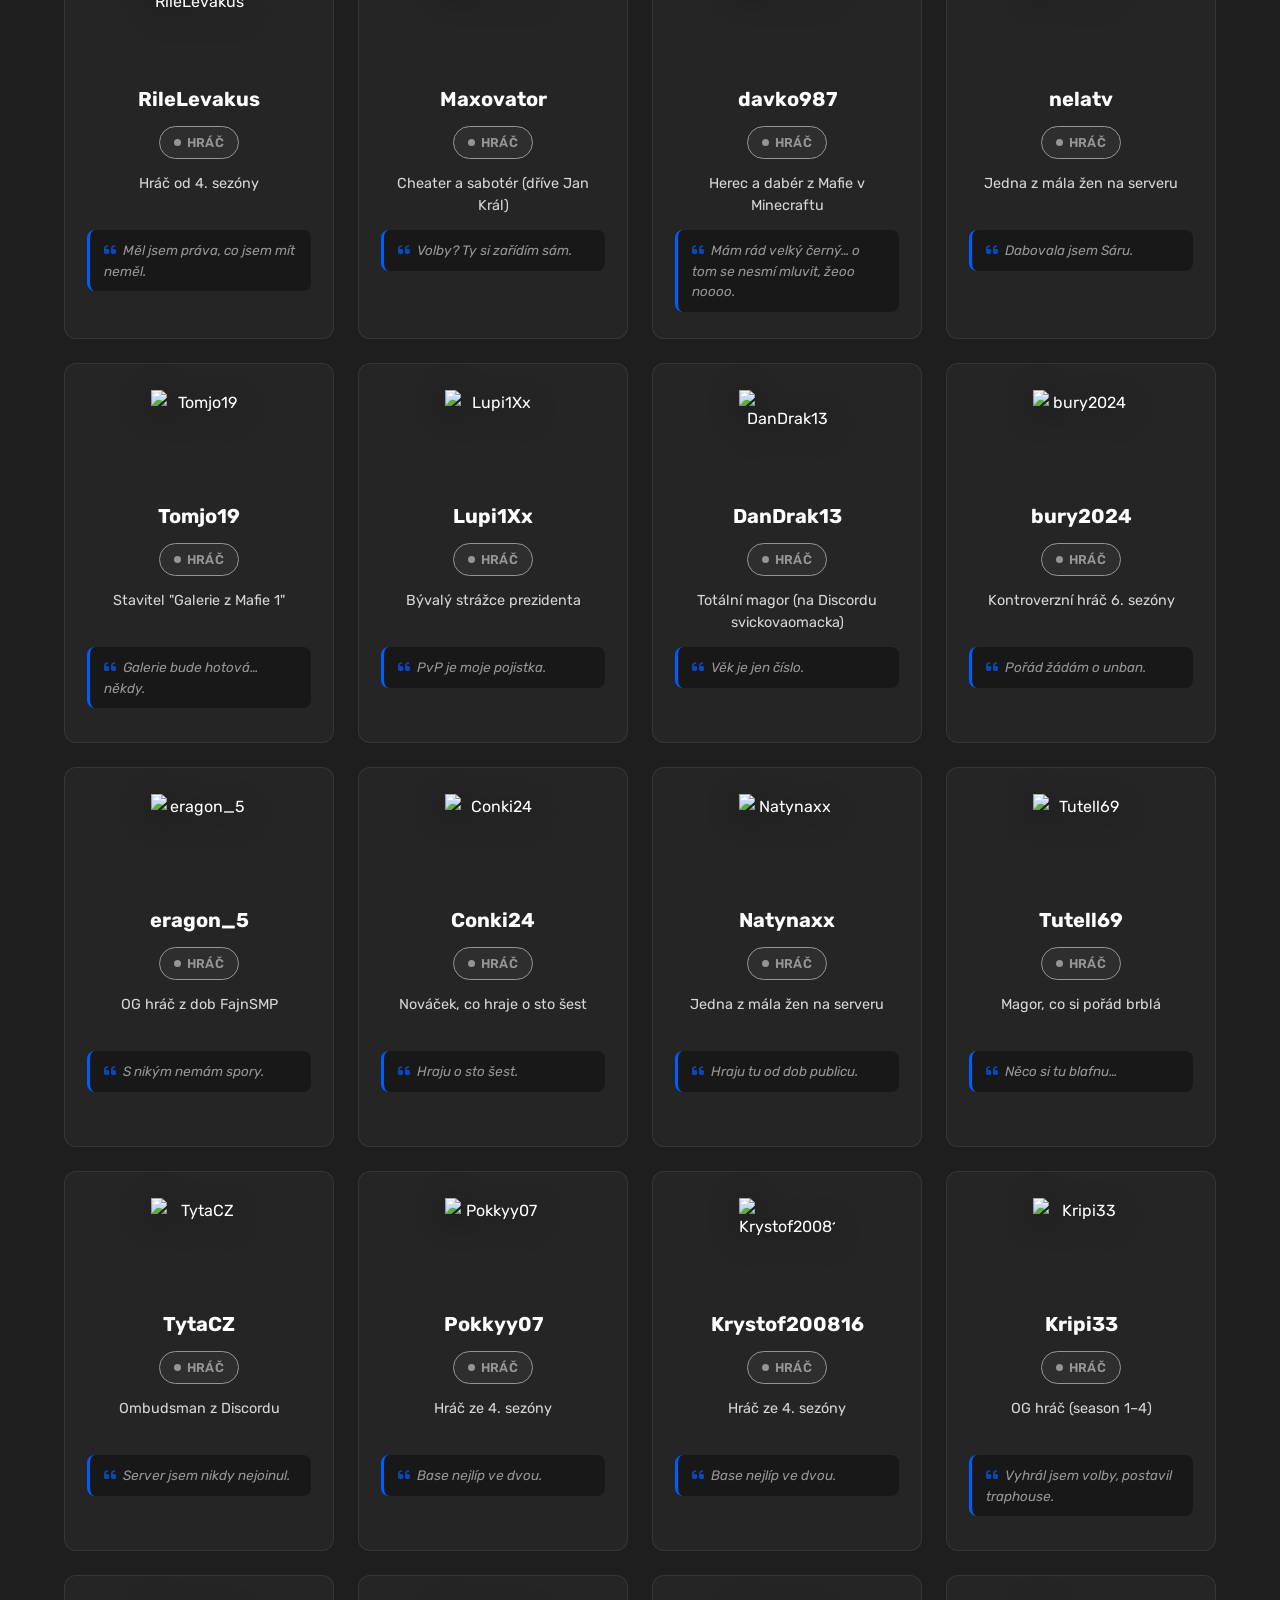
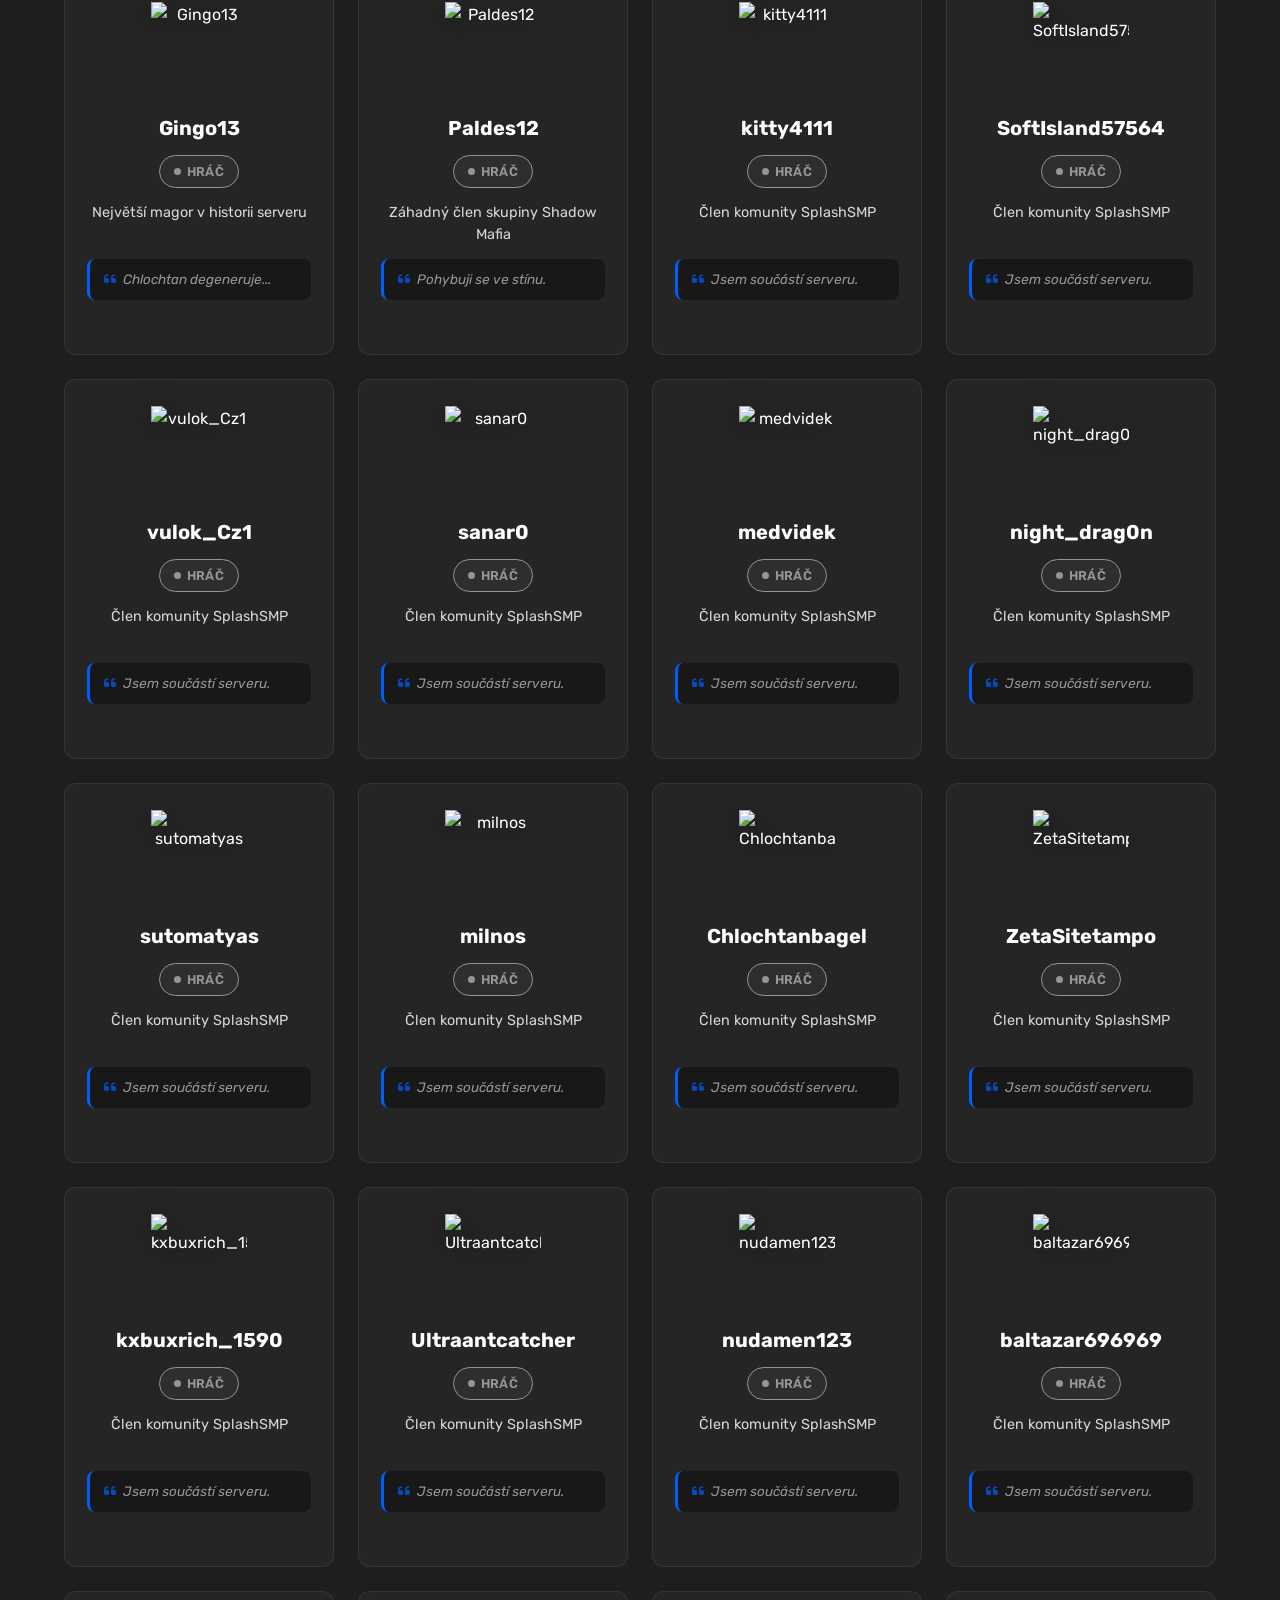
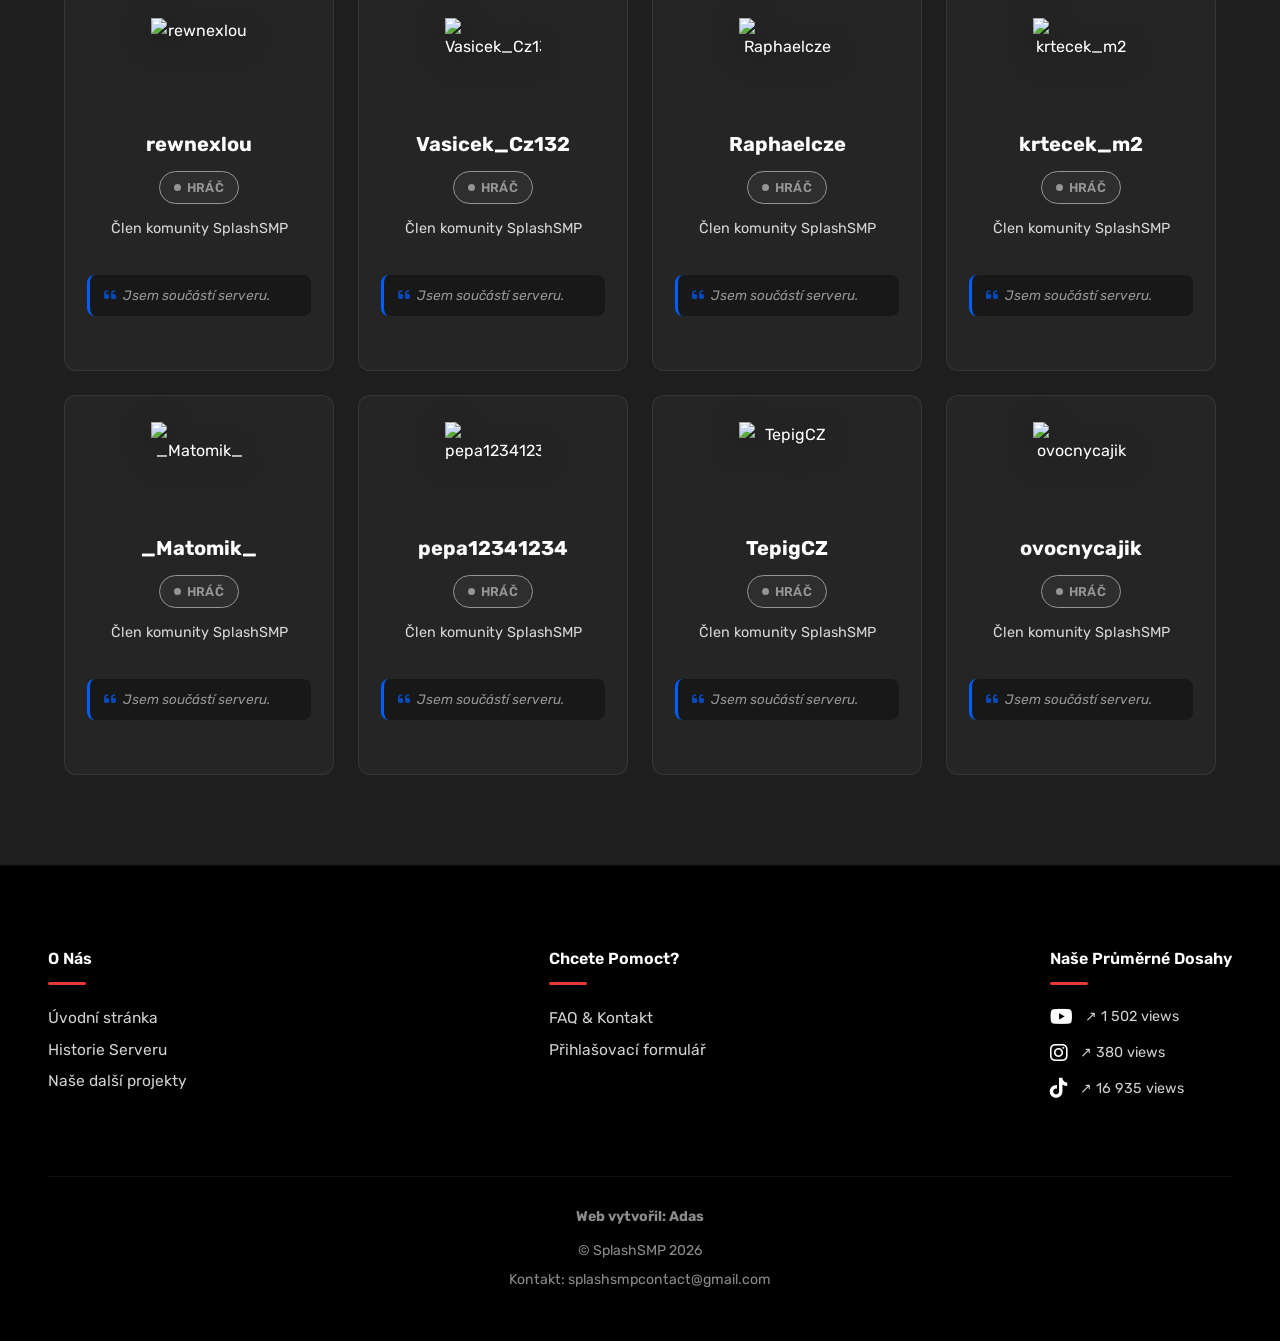
==== commit 19e9197c: "oprava nekonzistentnich veci" ====
--- a/cleni.html
+++ b/cleni.html
@@ -124,7 +124,7 @@
                class="footer__social-icon" aria-label="YouTube">
               <i class="fab fa-youtube"></i>
             </a>
-            <span>↗ 1 750 views</span>
+            <span>↗ 1 502 views</span>
           </div>
 
           <div class="footer__stat">
@@ -133,7 +133,7 @@
                class="footer__social-icon" aria-label="Instagram">
               <i class="fab fa-instagram"></i>
             </a>
-            <span>↗ 300 views</span>
+            <span>↗ 380 views</span>
           </div>
 
           <div class="footer__stat">
@@ -142,7 +142,7 @@
                class="footer__social-icon" aria-label="TikTok">
               <i class="fab fa-tiktok"></i>
             </a>
-            <span>↗ 10 935 views</span>
+            <span>↗ 16 935 views</span>
           </div>
         </div>
 
--- a/players.css
+++ b/players.css
@@ -53,10 +53,6 @@
   position: fixed;
   inset: 0;
   z-index: 2000;
-  display: flex;
-  align-items: center;
-  justify-content: center;
-  padding: 16px;
   opacity: 0;
   visibility: hidden;
   transition: opacity 0.32s ease, visibility 0s 0.32s;
@@ -76,23 +72,38 @@
 }
 
 .player-modal__box {
-  position: relative;
+  /* Absolutně vystředěná přes střed boxu → centrování nezávisí na tom,
+     jak je box velký (i když přesahuje viewport), takže scale pivotuje
+     přesně kolem středu a karta zůstává na místě i při zoomu. */
+  position: fixed;
+  top: 50%;
+  left: 50%;
   z-index: 1;
-  /* PEVNÁ ŠÍŘKA – při zoomu se nestrečuje. Na úzkém okně se zúží na šířku
-     obrazovky mínus okraje. Výška se přizpůsobí obsahu (žádný scrollbar). */
-  width: min(380px, calc(100vw - 32px));
+  /* PEVNÁ velikost v px (jako papír). JS nastaví counter-scale (--inv-zoom
+     = 1 / zoom) → karta má při JAKÉMKOLI zoomu (in i out) stejnou fyzickou
+     velikost. Výška se řídí obsahem (px), žádné vh. */
+  width: 400px;
+  /* Strop v px (ne vh) → fyzicky konstantní; jen u extrémně dlouhých karet
+     se scrolluje uvnitř. JS může strop dopočítat dle výšky okna (--box-maxh). */
+  max-height: var(--box-maxh, 760px);
+  overflow-y: auto;
   text-align: center;
   background: var(--c-bg-card);
   border: 1px solid rgba(255, 255, 255, 0.1);
   border-top: 3px solid var(--c-accent);
   border-radius: var(--radius);
-  padding: 30px 26px 26px;
+  padding: 30px 28px 26px;
   box-shadow: 0 24px 60px rgba(0, 0, 0, 0.7), 0 0 40px var(--c-accent-glow);
-  transform: scale(0.92) translateY(10px);
+
+  --inv-zoom: 1;
+  --enter: 0.92;
+  transform-origin: center center;
+  /* translate(-50%,-50%) vystředí, scale dělá counter-zoom + vstupní animaci. */
+  transform: translate(-50%, -50%) scale(calc(var(--inv-zoom) * var(--enter)));
   transition: transform 0.32s cubic-bezier(0.175, 0.885, 0.32, 1.275);
 }
 .player-modal.is-open .player-modal__box {
-  transform: scale(1) translateY(0);
+  --enter: 1;
 }
 
 .player-modal__close {
@@ -112,16 +123,16 @@
   transform: scale(1.1);
 }
 
-/* Pevná velikost (px) → zoom obsah nestrečuje. */
+/* Vnitřek pevně v px – karta se škáluje jako celek (counter-scale). */
 .player-modal__skin {
-  width: 110px;
+  width: 120px;
   height: auto;
   margin: 0 auto 14px;
   filter: drop-shadow(0 8px 18px rgba(0, 0, 0, 0.55));
 }
 
 .player-modal__name {
-  font-size: 1.45rem;
+  font-size: 1.5rem;
   font-weight: 800;
   margin-bottom: 12px;
   word-break: break-word;
@@ -196,3 +207,31 @@
   box-shadow: 0 6px 18px rgba(255, 0, 0, 0.4);
 }
 .player-modal__link--yt:hover { box-shadow: 0 8px 24px rgba(255, 0, 0, 0.6); }
+
+/* ============================================================
+   MOBIL – kompaktnější popup; když je i tak vyšší než obrazovka,
+   scrolluje UVNITŘ karty (ne ven mimo obrazovku).
+   ============================================================ */
+@media (max-width: 600px) {
+  .player-modal { padding: 12px; }
+
+  .player-modal__box {
+    /* Na mobilu skoro celá šířka okna; counter-scale se vypne (JS).
+       Pinch-zoom na mobilu layout neovlivňuje, takže nic neřešíme. */
+    width: min(92vw, 360px);
+    --inv-zoom: 1;
+    /* Nepřeteče výšku obrazovky – zbytek se scrolluje uvnitř karty. */
+    max-height: calc(100svh - 1.5rem);
+    max-height: calc(100vh - 1.5rem);
+    overflow-y: auto;
+    padding: 22px 18px 20px;
+  }
+
+  .player-modal__skin   { width: 96px; margin-bottom: 10px; }
+  .player-modal__name   { font-size: 1.3rem; margin-bottom: 10px; }
+  .player-modal__desc   { font-size: 0.9rem; margin: 12px 0; }
+  .player-modal__quote  { font-size: 0.85rem; padding: 10px 14px; }
+  .role-badges          { margin-bottom: 10px; }
+  .player-modal__links  { margin-top: 14px; gap: 8px; }
+  .player-modal__link   { padding: 10px 16px; font-size: 0.85rem; }
+}
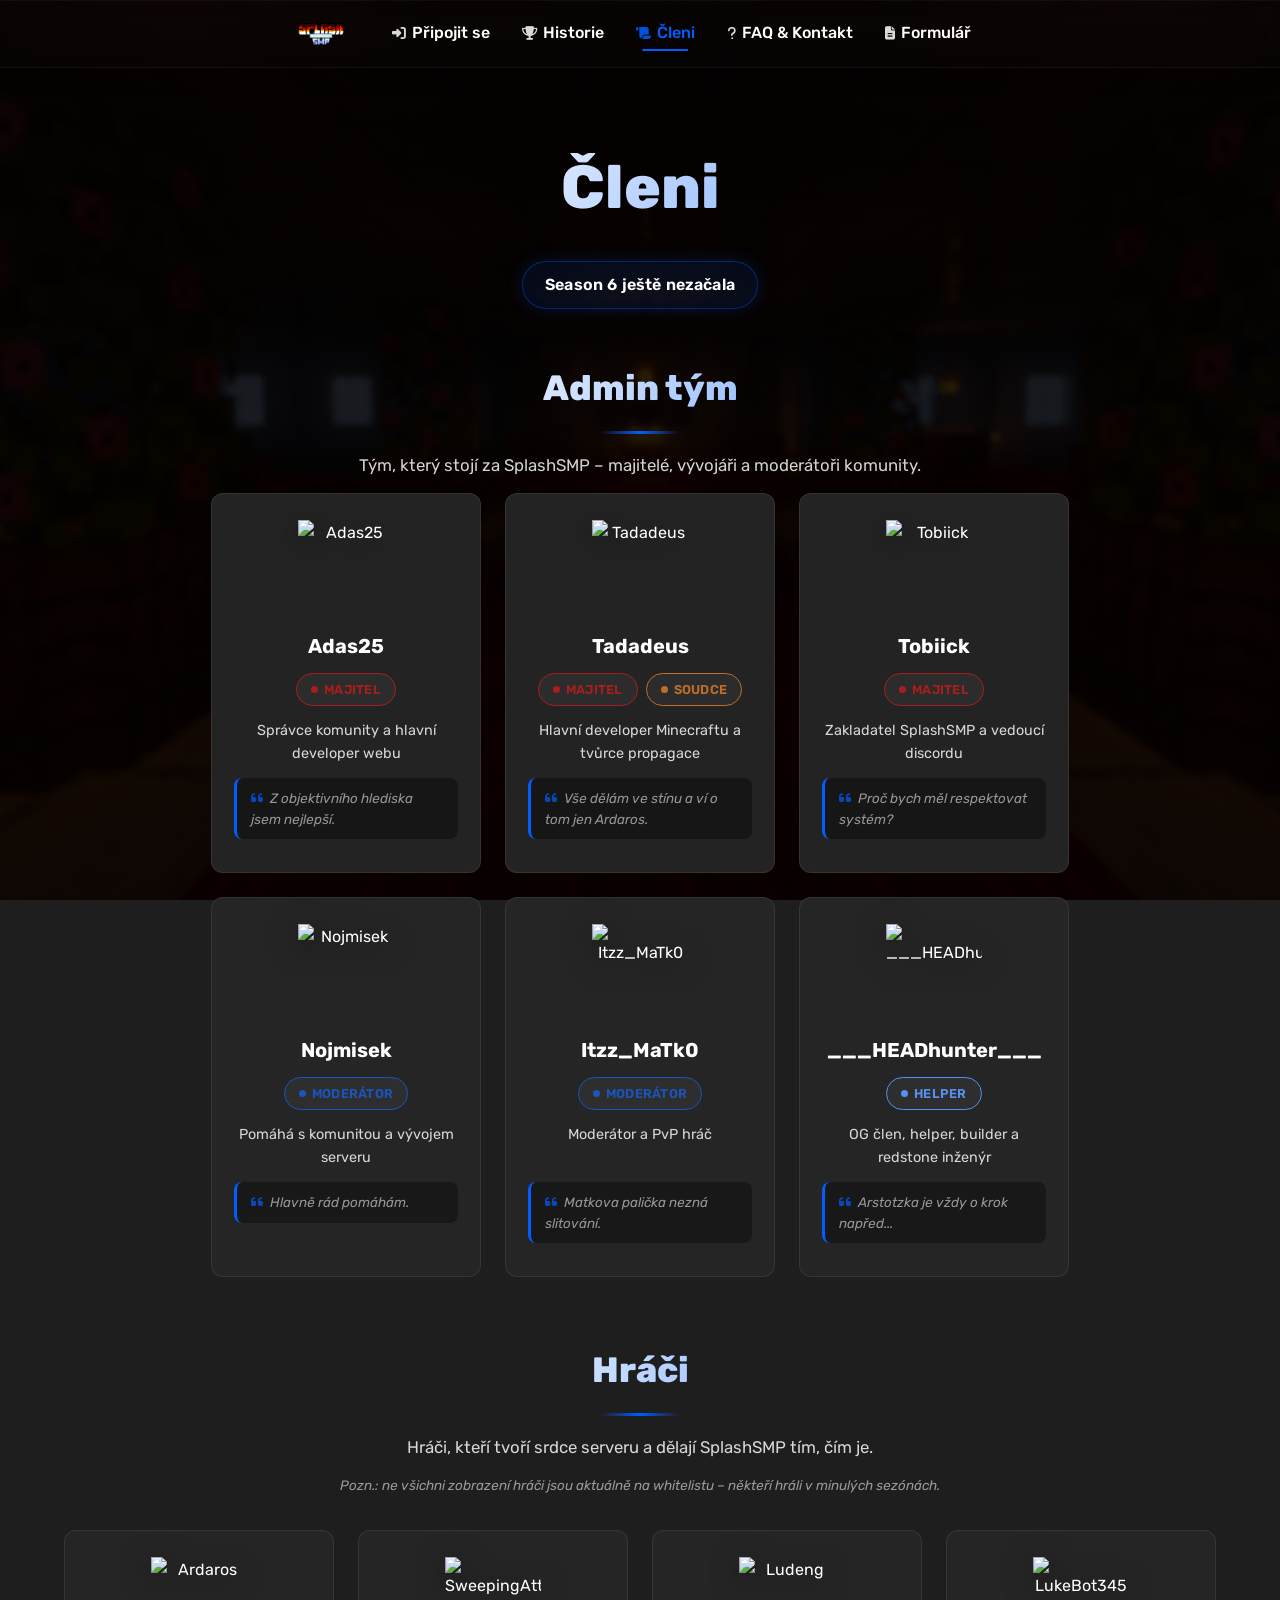
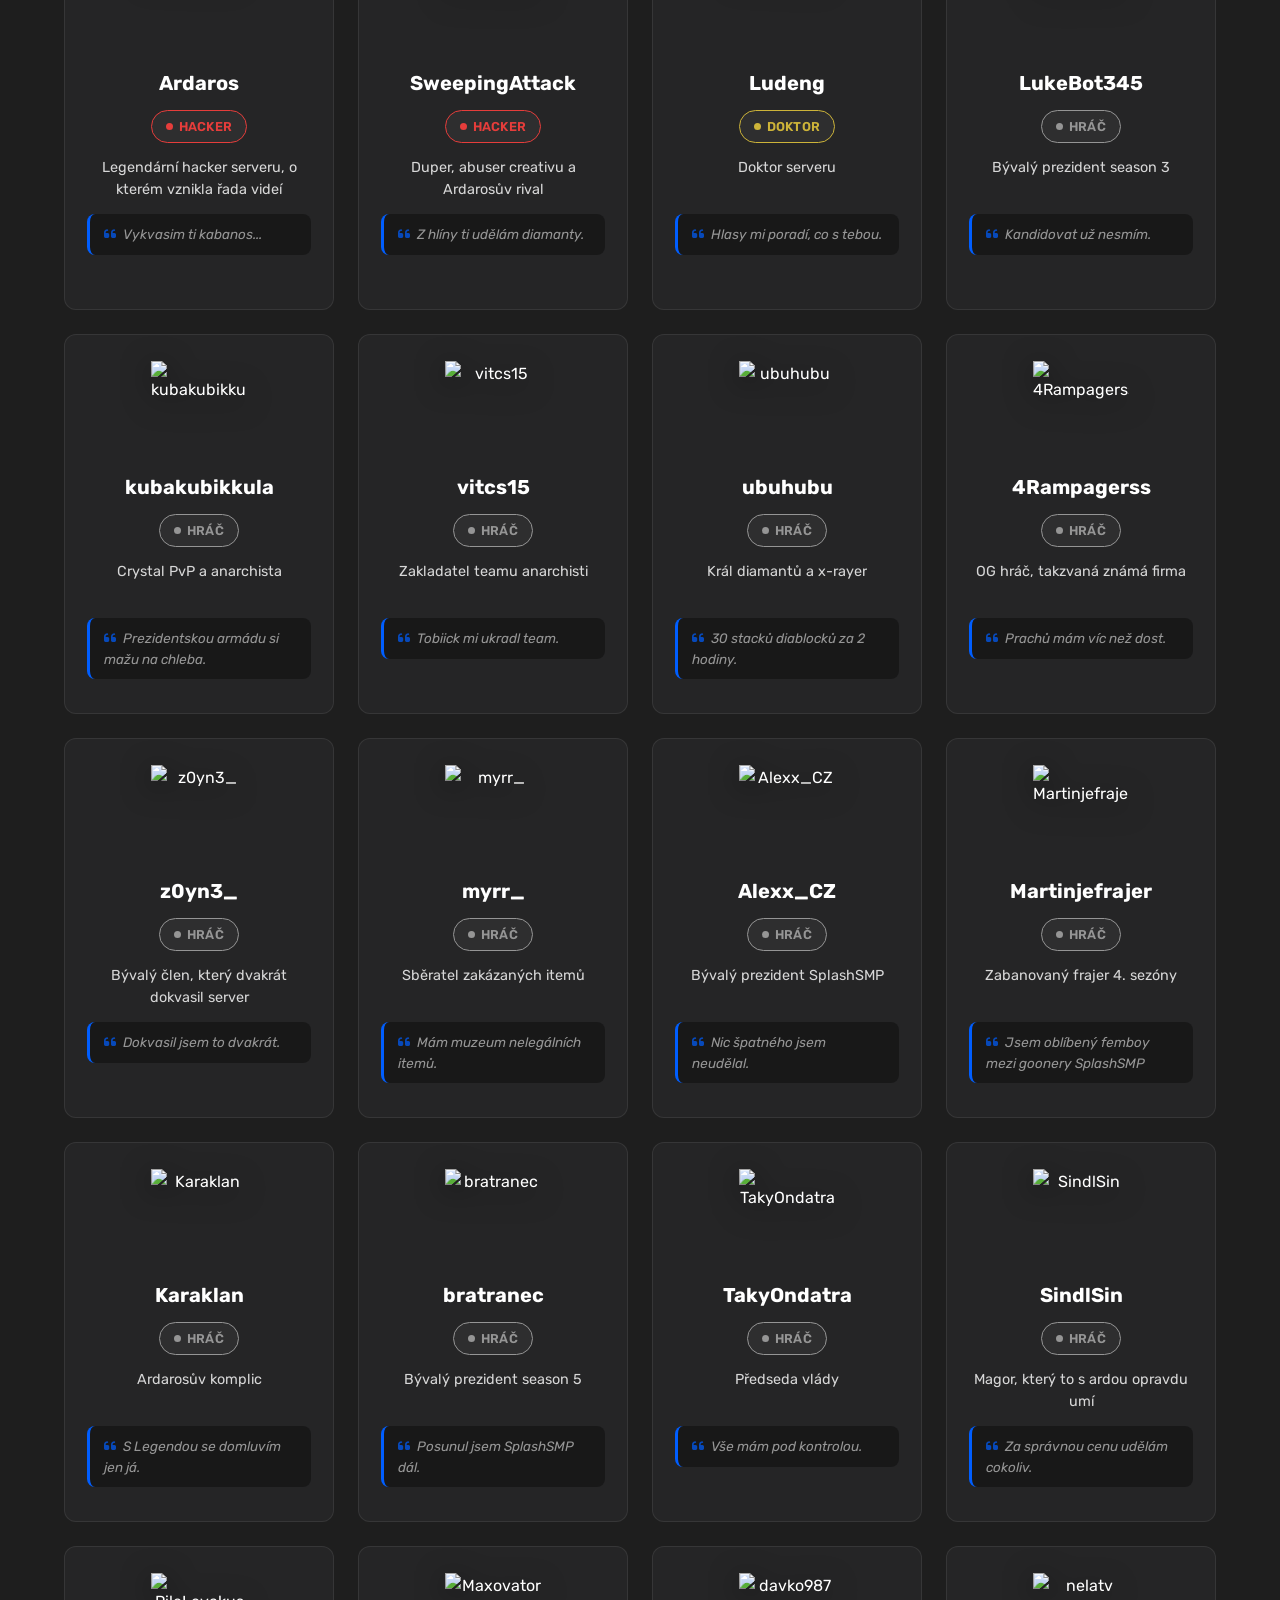
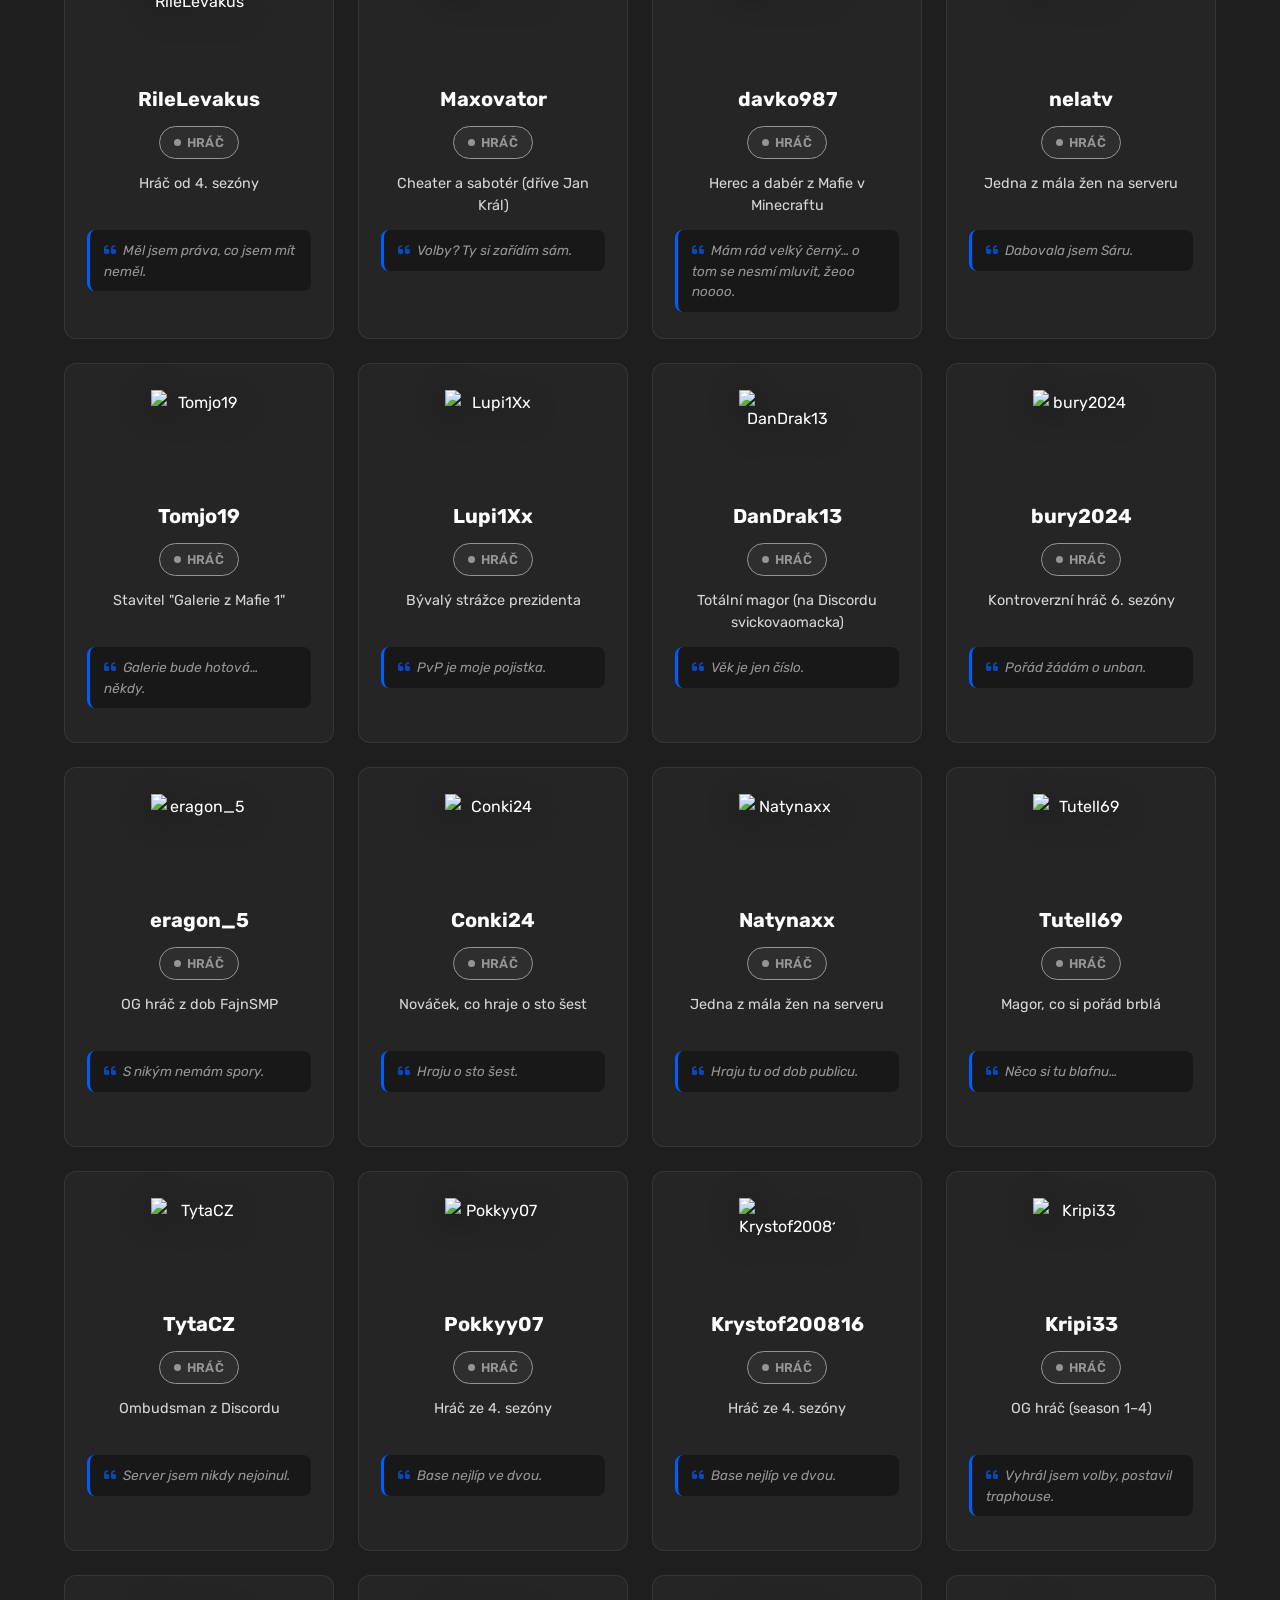
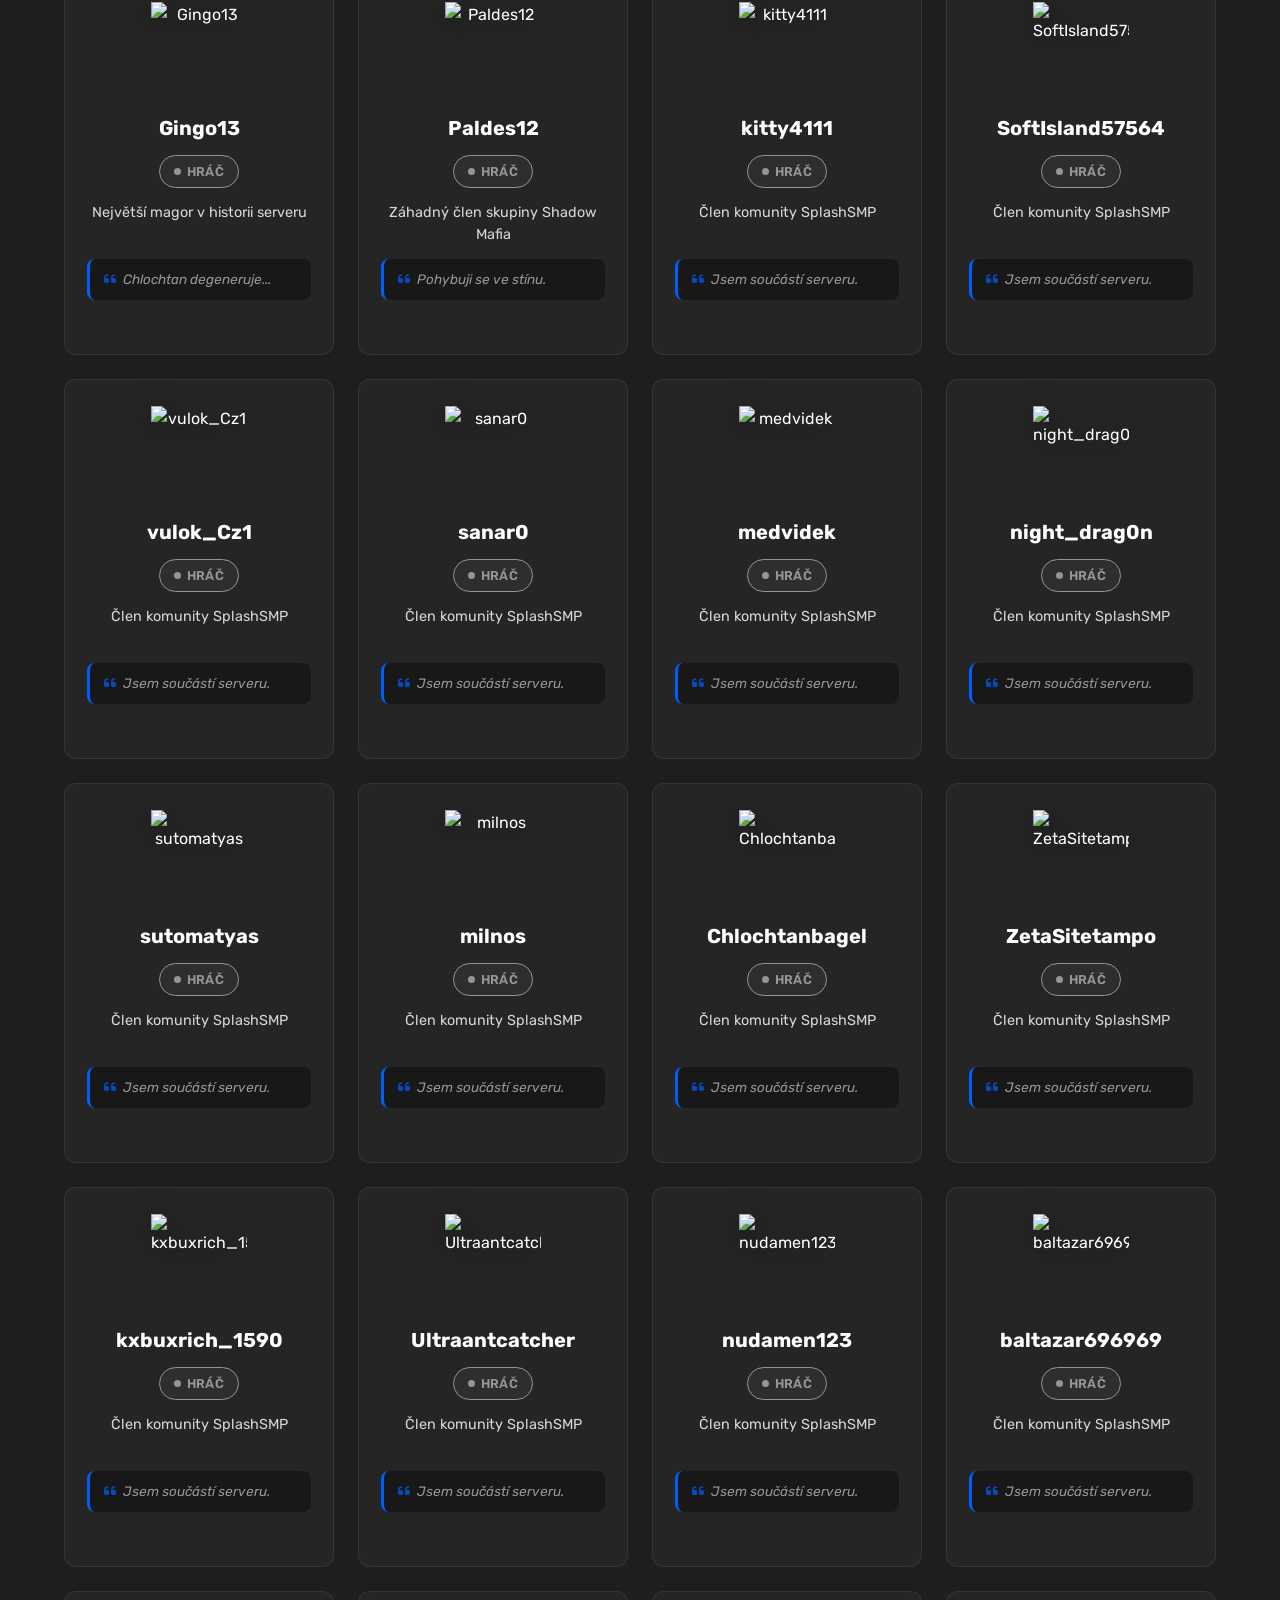
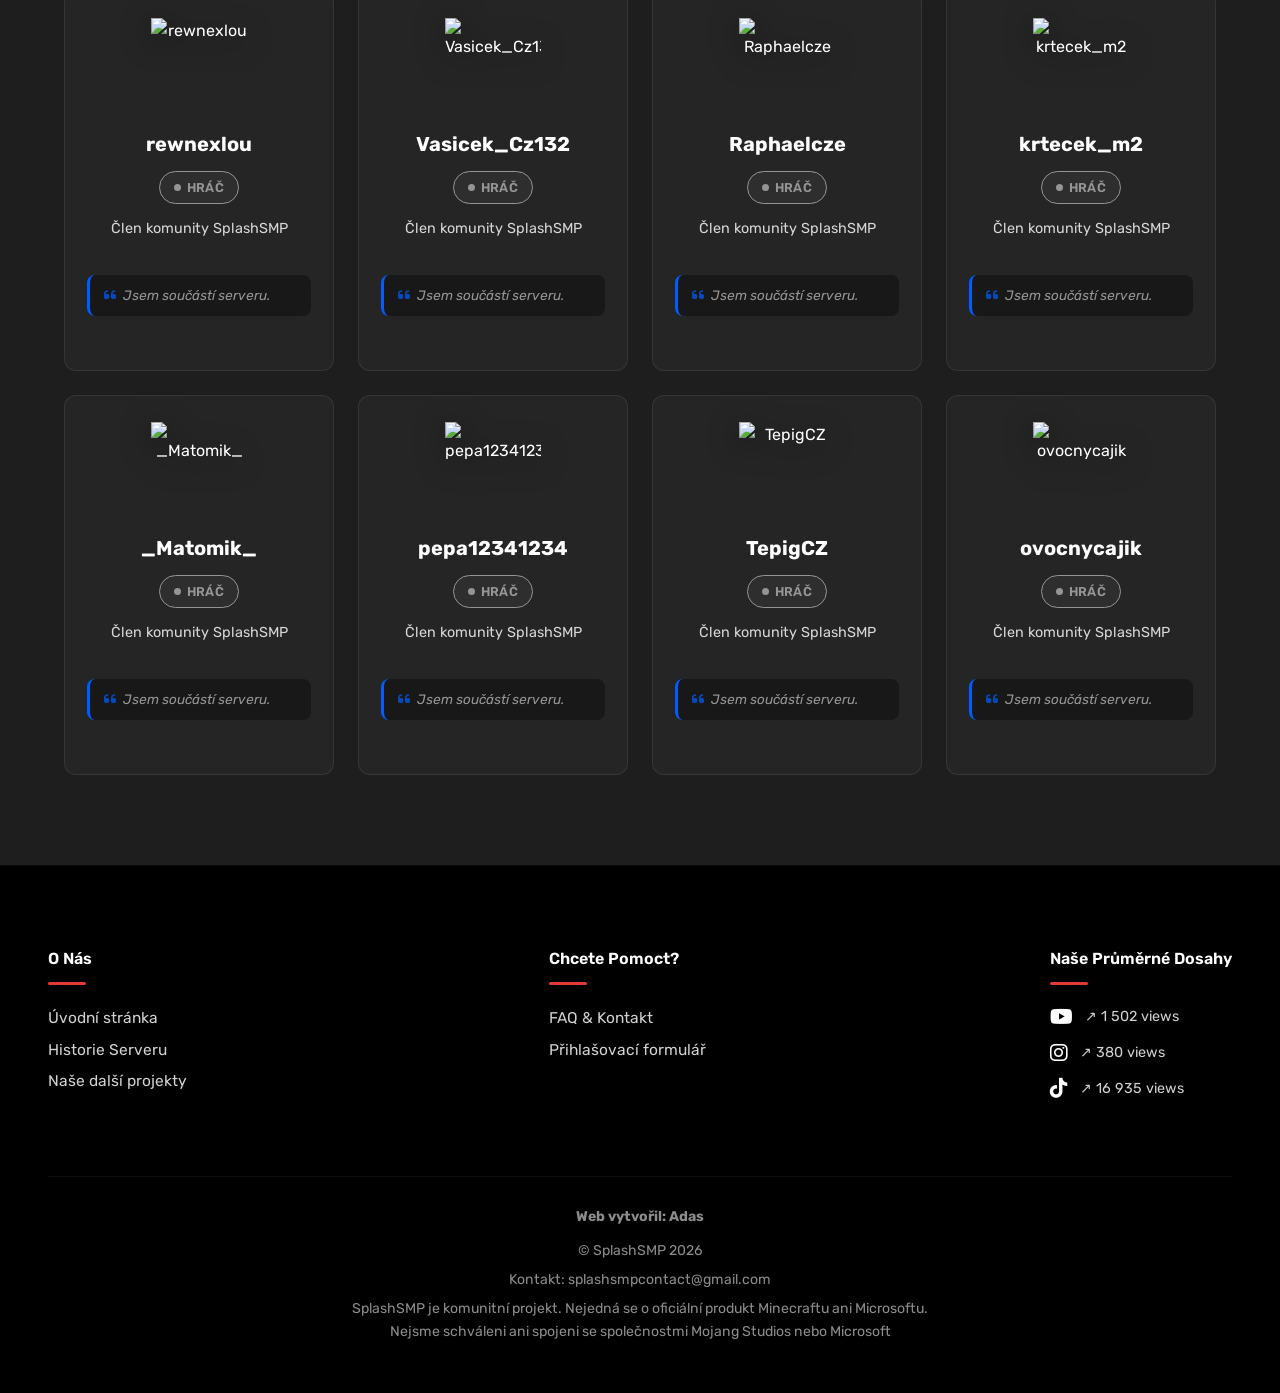
==== commit 963748c2: "update několika chyb napříč webem (špatně formulované věty, překlapy). konzistentní underline ve foo" ====
--- a/cleni.html
+++ b/cleni.html
@@ -154,6 +154,8 @@
         </a>
         <p>© SplashSMP 2026</p>
         <p>Kontakt: <a href="mailto:splashsmpcontact@gmail.com" class="footer__link">splashsmpcontact@gmail.com</a></p>
+         <p>SplashSMP je komunitní projekt. Nejedná se o oficiální produkt Minecraftu ani Microsoftu. <br>
+          Nejsme schváleni ani spojeni se společnostmi Mojang Studios nebo Microsoft</p>
       </div>
 
     </div>
--- a/style.css
+++ b/style.css
@@ -688,13 +688,30 @@
 }
 
 .footer__link {
+  position: relative;
   font-size: 0.97rem;
   color: var(--c-text-muted);
   transition: color var(--tr);
   margin-bottom: 6px;
 }
-.footer__link:hover { color: var(--c-red); }
-
+.footer__link:hover { color: var(--c-nav-hover); }
+
+.footer__link::after {
+  content: '';
+  position: absolute;
+  bottom: -1px;
+  left: 50%;
+  width: 55%;
+  height: 2px;
+  background: var(--c-nav-hover);
+  border-radius: 2px;
+  transform: translateX(-50%) scaleX(0);
+  transform-origin: center;
+  transition: transform var(--tr);
+}
+.footer__link:hover::after { 
+  transform: translateX(-50%) scaleX(1); 
+}
 /* Stats */
 .footer__stat {
   display: flex;
@@ -725,13 +742,33 @@
 }
 
 .footer__creator {
+  position: relative;
+  display: inline-block;
   font-size: 1.2rem;
   font-weight: 700;
   margin-bottom: 4px;
+  color: var(--c-text);
   transition: color var(--tr);
 }
-.footer__creator:hover { color: var(--c-accent); }
-
+.footer__creator:hover { 
+  color: var(--c-accent);
+ }
+.footer__creator::after {
+  content: '';
+  position: absolute;
+  bottom: -1px;          /* Vzdálenost podtržení od textu */
+  left: 50%;
+  width: 50%;
+  height: 2px;
+  background: var(--c-nav-hover);
+  border-radius: 2px;
+  transform: translateX(-50%) scaleX(0);
+  transform-origin: center;
+  transition: transform var(--tr);
+}
+.footer__creator:hover::after {
+  transform: translateX(-50%) scaleX(1);
+}
 .footer__bottom p,
 .footer__bottom a {
   font-size: 0.88rem;
